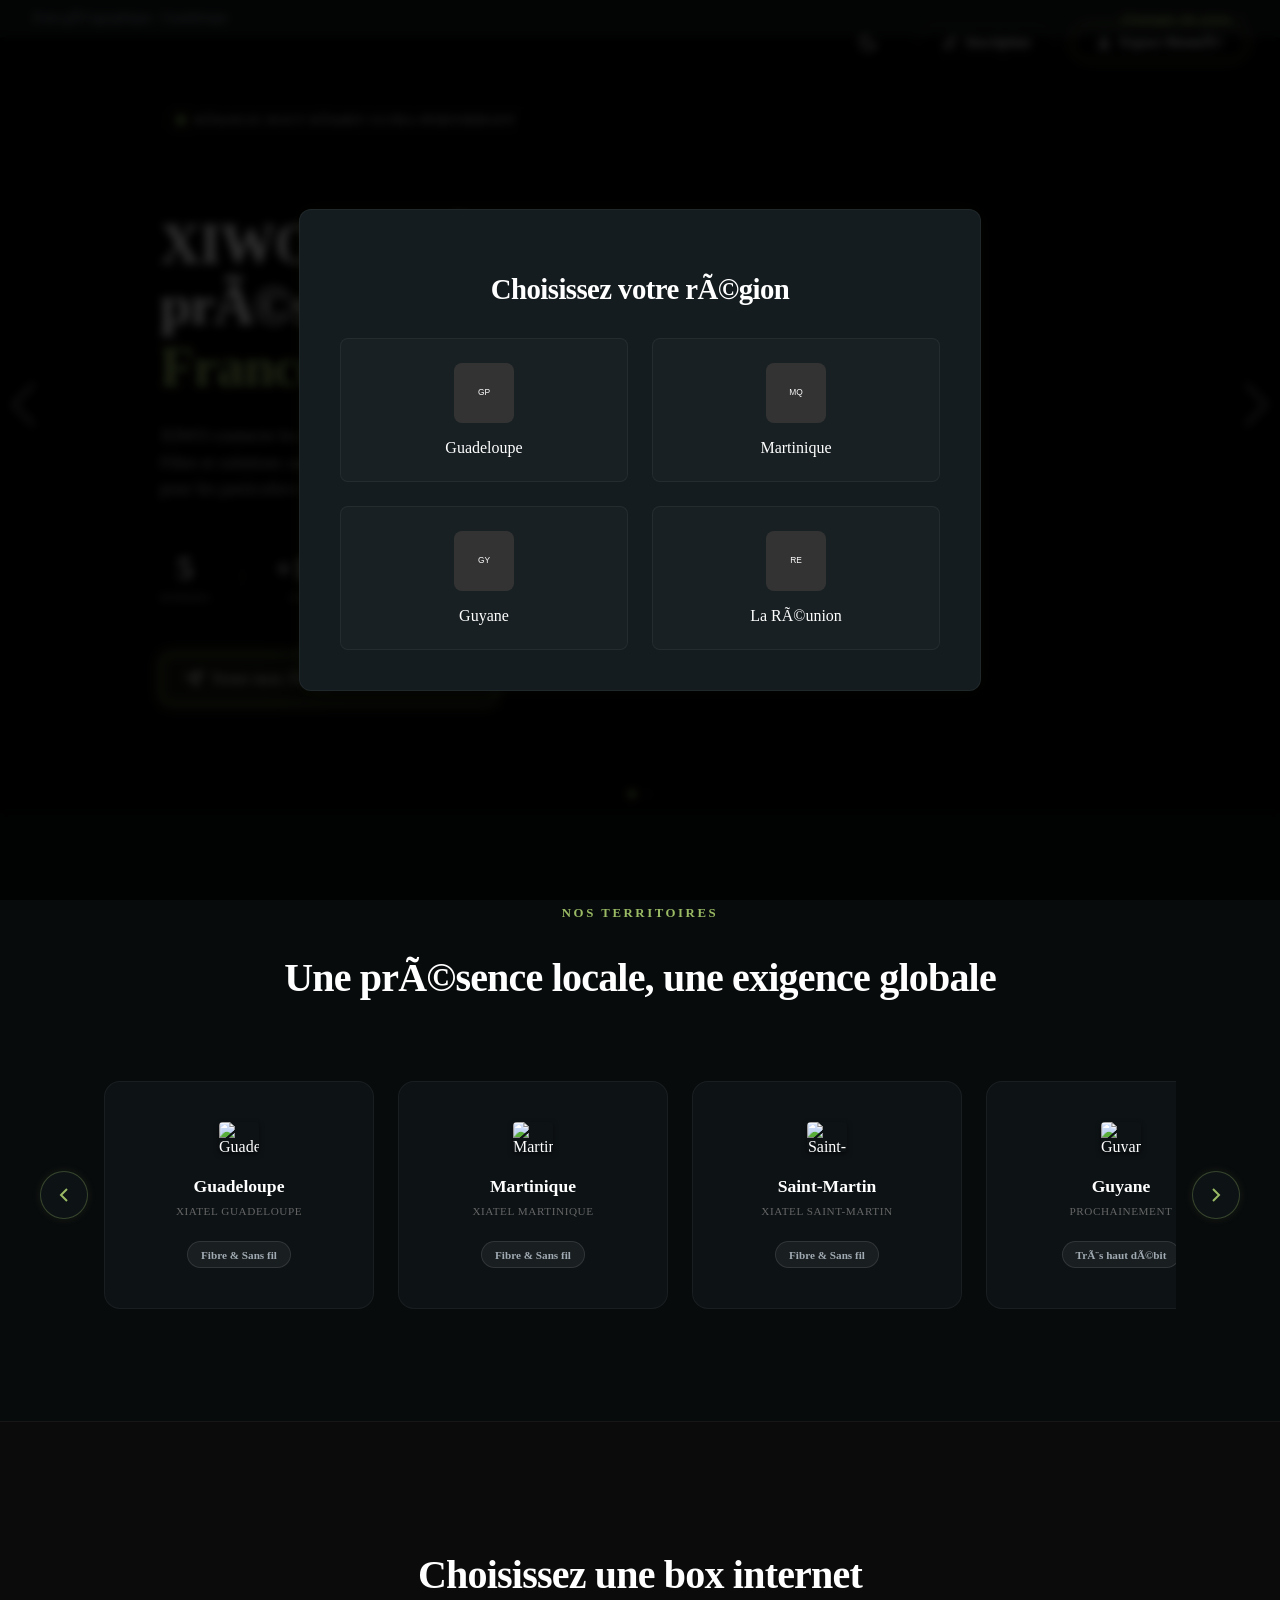
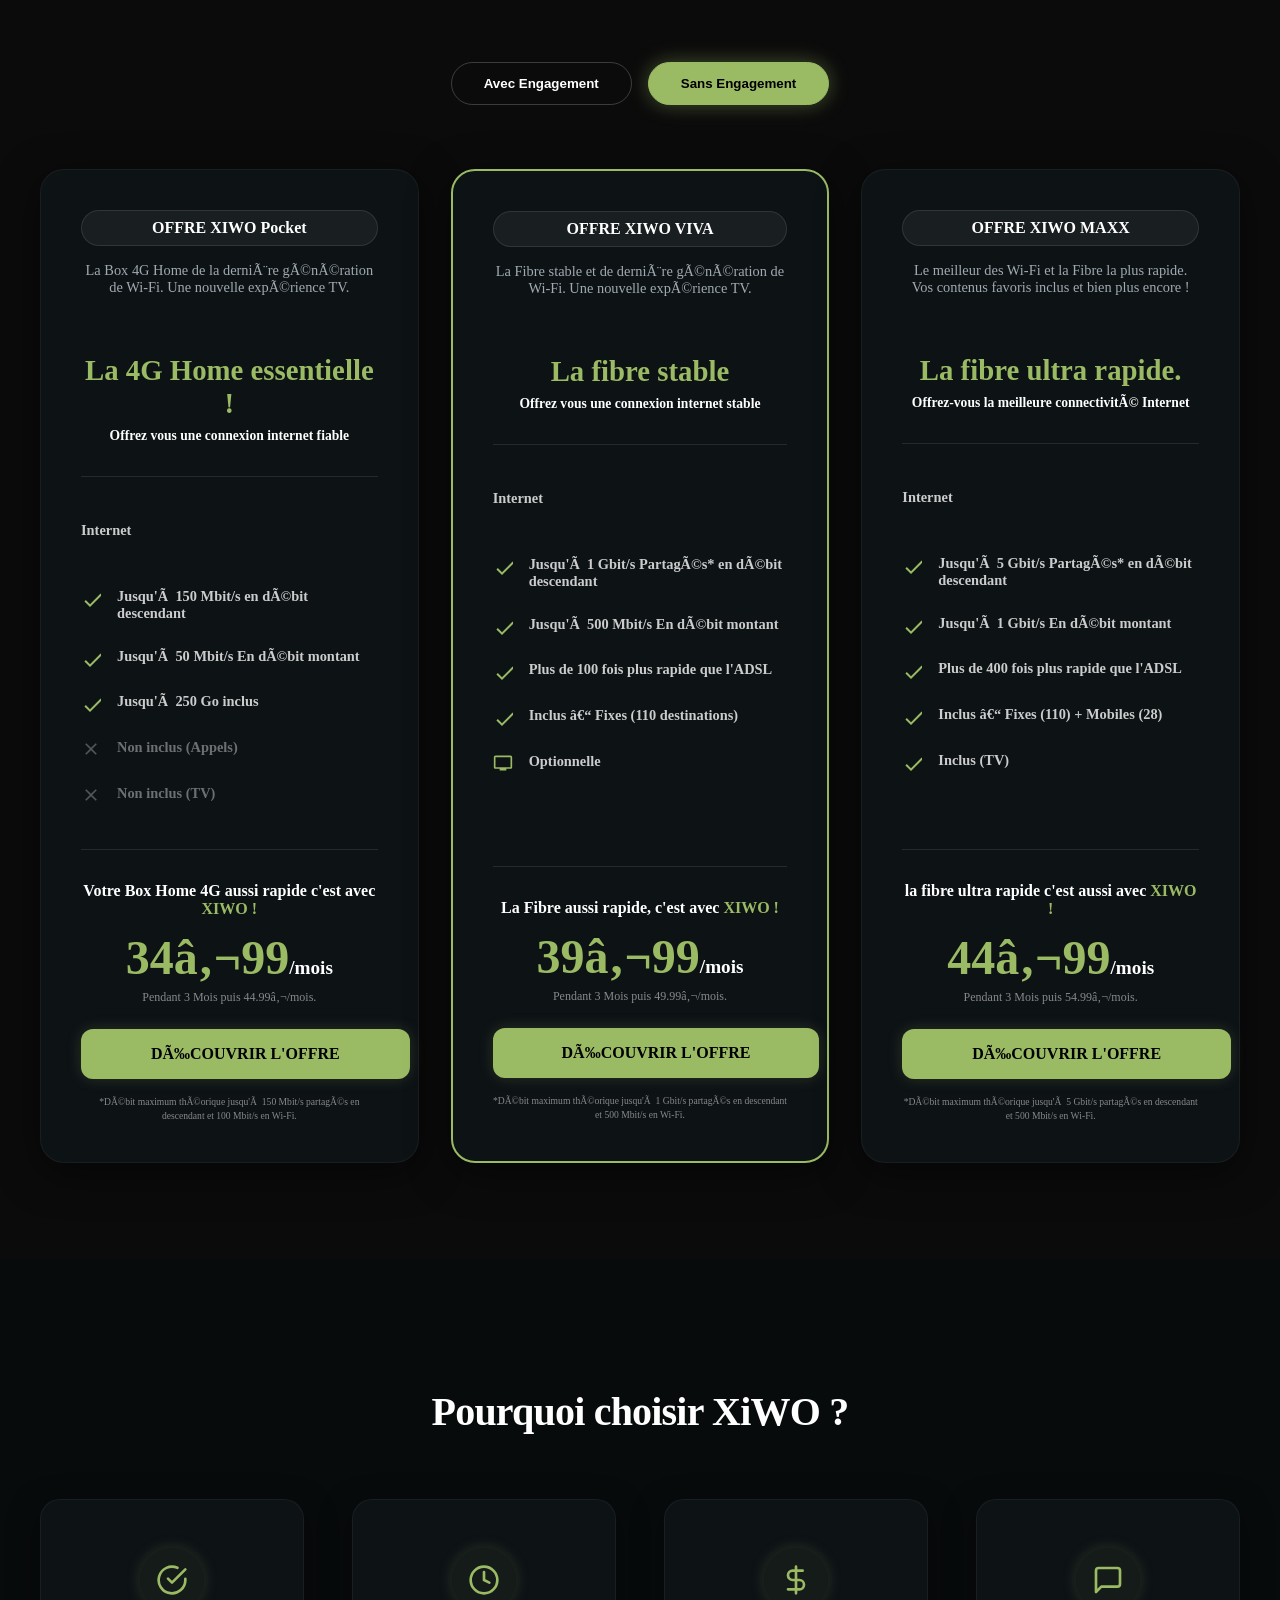
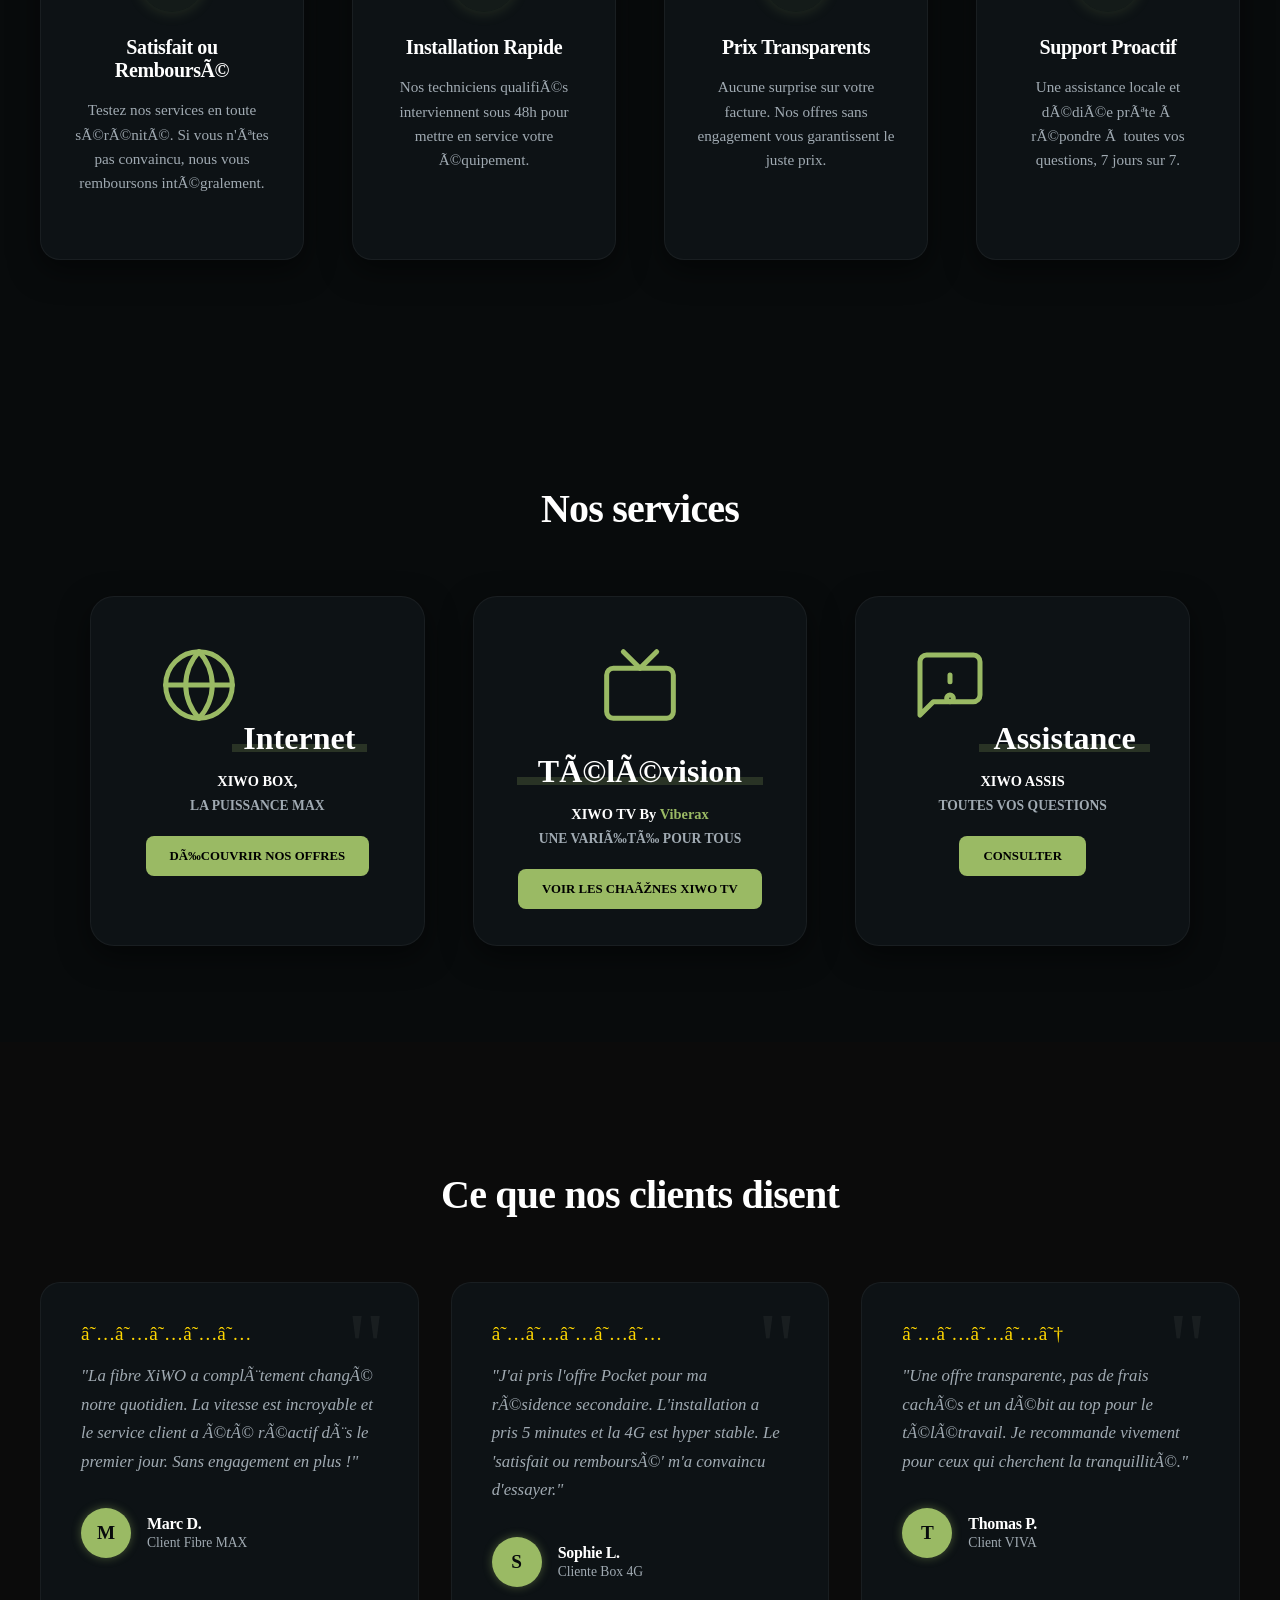
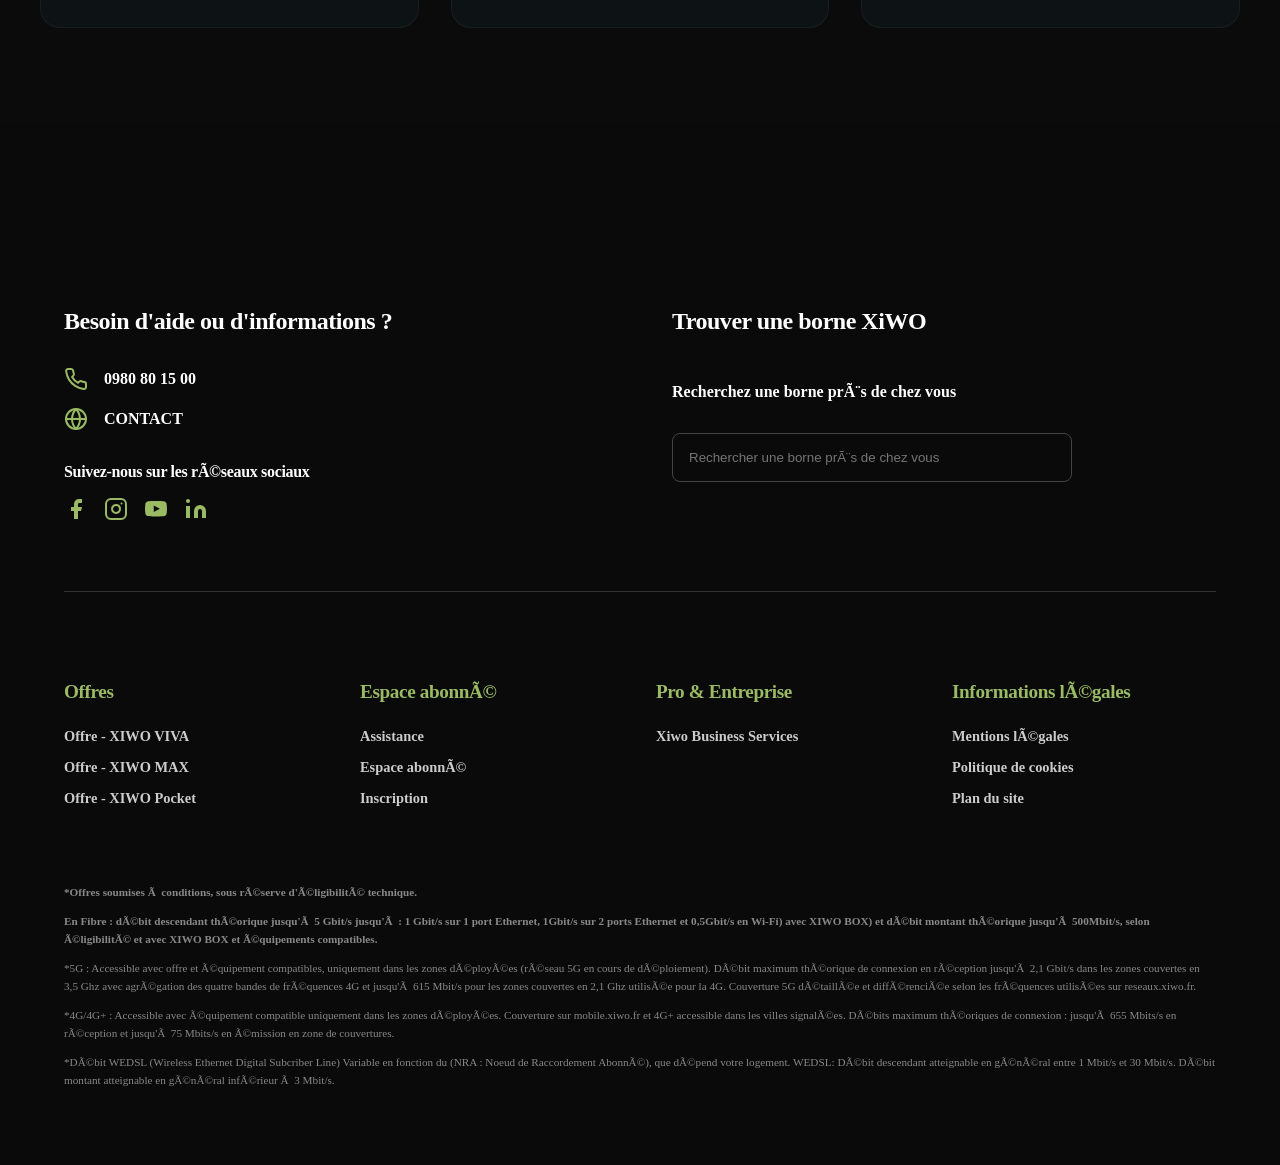
==== xiwo-modern-theme/test_static.html @ 24f13eed "feat: complete homepage redesign with custom Swiper hero slider and mandatory zone popup - Migrated " ====
<!DOCTYPE html>
<html >
<head>
    <meta charset="">
    <meta name="viewport" content="width=device-width, initial-scale=1.0">


<link rel="stylesheet" href="https://cdn.jsdelivr.net/npm/swiper@11/swiper-bundle.min.css">
<link rel="stylesheet" href="style.css">
<link rel="stylesheet" href="assets/css/extra.css">
</head>

<body >


<header class="xiwo-header">
<div class="wp-block-group xiwo-header">
        <div class="wp-block-group xiwo-header-top">
        <div class="xiwo-logo">

                <a href=""><img src="/assets/images/logo.png" alt="" style="max-width:120px;"></a>

        </div>

        <nav class="xiwo-main-nav">

        </nav>

        <div class="wp-block-group xiwo-header-actions">
                        <button id="themeToggleBtn" class="theme-toggle-btn" aria-label="Toggle Dark/Light Mode">
                <svg class="icon-sun" width="20" height="20" viewBox="0 0 24 24" fill="none" stroke="currentColor" stroke-width="2" stroke-linecap="round" stroke-linejoin="round" style="display:none;"><circle cx="12" cy="12" r="5"></circle><line x1="12" y1="1" x2="12" y2="3"></line><line x1="12" y1="21" x2="12" y2="23"></line><line x1="4.22" y1="4.22" x2="5.64" y2="5.64"></line><line x1="18.36" y1="18.36" x2="19.78" y2="19.78"></line><line x1="1" y1="12" x2="3" y2="12"></line><line x1="21" y1="12" x2="23" y2="12"></line><line x1="4.22" y1="19.78" x2="5.64" y2="18.36"></line><line x1="18.36" y1="5.64" x2="19.78" y2="4.22"></line></svg>
                <svg class="icon-moon" width="20" height="20" viewBox="0 0 24 24" fill="none" stroke="currentColor" stroke-width="2" stroke-linecap="round" stroke-linejoin="round"><path d="M21 12.79A9 9 0 1 1 11.21 3 7 7 0 0 0 21 12.79z"></path></svg>
            </button>
            <a href="#" class="btn btn-outline"><svg width="16" height="16" viewBox="0 0 24 24" fill="none" stroke="currentColor" stroke-width="2" style="margin-right:8px;"><path d="M12 20h9M16.5 3.5a2.121 2.121 0 0 1 3 3L7 19l-4 1 1-4L16.5 3.5z"></path></svg> Inscription</a>
            <a href="#" class="btn btn-solid"><svg width="16" height="16" viewBox="0 0 24 24" fill="currentColor" style="margin-right:8px;"><path d="M12 12c2.21 0 4-1.79 4-4s-1.79-4-4-4-4 1.79-4 4 1.79 4 4 4zm0 2c-2.67 0-8 1.34-8 4v2h16v-2c0-2.66-5.33-4-8-4z"/></svg> Espace Abonné</a>
                    </div>
            </div>
    </div>

<div id="zoneModal" class="xiwo-modal" style="display: none;">
    <div class="xiwo-modal-content">
        <span class="close-modal" id="closeZoneModalBtn" style="display:none;">&times;</span>
        <h2>Choisissez votre région</h2>
        <div class="zone-grid">
            <a href="#" class="zone-option" data-zone="Guadeloupe">
                <img src="/wp-content/themes/xiwo-modern-theme/assets/images/guadeloupe.png" alt="Guadeloupe" onerror="this.src='data:image/svg+xml;utf8,<svg xmlns=\'http://www.w3.org/2000/svg\' width=\'100\' height=\'100\'><rect width=\'100\' height=\'100\' fill=\'%23333\'/><text x=\'50\' y=\'50\' font-family=\'Arial\' font-size=\'14\' fill=\'%23fff\' text-anchor=\'middle\' alignment-baseline=\'middle\'>GP</text></svg>'">
                <span>Guadeloupe</span>
            </a>
            <a href="#" class="zone-option" data-zone="Martinique">
                <img src="/wp-content/themes/xiwo-modern-theme/assets/images/martinique.png" alt="Martinique" onerror="this.src='data:image/svg+xml;utf8,<svg xmlns=\'http://www.w3.org/2000/svg\' width=\'100\' height=\'100\'><rect width=\'100\' height=\'100\' fill=\'%23333\'/><text x=\'50\' y=\'50\' font-family=\'Arial\' font-size=\'14\' fill=\'%23fff\' text-anchor=\'middle\' alignment-baseline=\'middle\'>MQ</text></svg>'">
                <span>Martinique</span>
            </a>
            <a href="#" class="zone-option" data-zone="Guyane">
                <img src="/wp-content/themes/xiwo-modern-theme/assets/images/guyane.png" alt="Guyane" onerror="this.src='data:image/svg+xml;utf8,<svg xmlns=\'http://www.w3.org/2000/svg\' width=\'100\' height=\'100\'><rect width=\'100\' height=\'100\' fill=\'%23333\'/><text x=\'50\' y=\'50\' font-family=\'Arial\' font-size=\'14\' fill=\'%23fff\' text-anchor=\'middle\' alignment-baseline=\'middle\'>GY</text></svg>'">
                <span>Guyane</span>
            </a>
            <a href="#" class="zone-option" data-zone="La Réunion">
                <img src="/wp-content/themes/xiwo-modern-theme/assets/images/reunion.png" alt="La Réunion" onerror="this.src='data:image/svg+xml;utf8,<svg xmlns=\'http://www.w3.org/2000/svg\' width=\'100\' height=\'100\'><rect width=\'100\' height=\'100\' fill=\'%23333\'/><text x=\'50\' y=\'50\' font-family=\'Arial\' font-size=\'14\' fill=\'%23fff\' text-anchor=\'middle\' alignment-baseline=\'middle\'>RE</text></svg>'">
                <span>La Réunion</span>
            </a>
        </div>
    </div>
</div>

<div class="wp-block-group xiwo-zone-bar">
        <div class="wp-block-group xiwo-zone-inner">
                <span id="currentZoneText">Zone géographique : Guadeloupe</span>
        <button class="change-zone-btn" id="openZoneModalBtn">
            Changer de zone
            <svg width="12" height="12" viewBox="0 0 24 24" fill="currentColor"><path d="M7 10l5 5 5-5z"/></svg>
        </button>
            </div>
    </div>

</header>


<main class="xiwo-main-content">

    <!-- Hero Slider Section -->
    <section class="xiwo-hero-slider-section">
        <div class="swiper xiwo-hero-swiper">
            <div class="swiper-wrapper">
                <!-- Slide 1 (Based on Mockup) -->
                <div class="swiper-slide">
                    <div class="hero-slide-inner">
                        <div class="hero-bg-image" style="background-image: url('/assets/images/hero-bg.jpg');"></div>
                        <div class="hero-overlay"></div>

                        <div class="hero-content">
                            <div class="hero-badge">
                                <span class="badge-dot"></span> RÉSEAU HAUT DÉBIT ULTRA-PERFORMANT
                            </div>

                            <h1 class="hero-title">
                                XIWO, un réseau<br>
                                présent en<br>
                                <span class="text-primary">France & Caraïbe</span>
                            </h1>

                            <p class="hero-desc">
                                XIWO connecte les territoires là où les autres s'arrêtent.<br>
                                Fibre et solutions sans fil déployées avec exigence<br>
                                pour les particuliers et les professionnels.
                            </p>

                            <div class="hero-stats">
                                <div class="stat-item">
                                    <div class="stat-number">5</div>
                                    <div class="stat-label">territoires</div>
                                </div>
                                <div class="stat-divider"></div>
                                <div class="stat-item">
                                    <div class="stat-number">+100 000</div>
                                    <div class="stat-label">clients connectés</div>
                                </div>
                                <div class="stat-divider"></div>
                                <div class="stat-item">
                                    <div class="stat-number">1</div>
                                    <div class="stat-label">ambition</div>
                                </div>
                            </div>

                            <div class="hero-actions">
                                <a href="#eligibility" class="btn-glowing">
                                    <svg width="18" height="18" viewBox="0 0 24 24" fill="none" stroke="currentColor" stroke-width="2" stroke-linecap="round" stroke-linejoin="round"><line x1="22" y1="2" x2="11" y2="13"></line><polygon points="22 2 15 22 11 13 2 9 22 2"></polygon></svg>
                                    Tester mon éligibilité dans ma zone
                                </a>
                                <a href="#reseau" class="btn-text">Découvrir le réseau</a>
                            </div>
                        </div>
                    </div>
                </div>

                <!-- Slide 2 (Example secondary slide) -->
                <div class="swiper-slide">
                    <div class="hero-slide-inner">
                        <div class="hero-bg-image" style="background-image: url('/assets/images/hero-bg.jpg'); filter: hue-rotate(45deg);"></div>
                        <div class="hero-overlay"></div>

                        <div class="hero-content">
                            <div class="hero-badge">
                                <span class="badge-dot"></span> FIBRE OPTIQUE
                            </div>

                            <h1 class="hero-title">
                                La vitesse<br>
                                sans compromis<br>
                                <span class="text-primary">pour tous.</span>
                            </h1>

                            <p class="hero-desc">
                                Profitez d'une connexion ultra-rapide jusqu'à 5 Gbit/s.<br>
                                Streaming, gaming, télétravail : ne choisissez plus,<br>
                                faites tout en même temps.
                            </p>

                            <div class="hero-actions">
                                <a href="#pricing" class="btn-glowing">
                                    Voir nos offres Box
                                </a>
                            </div>
                        </div>
                    </div>
                </div>
            </div>

            <!-- Swiper Pagination -->
            <div class="swiper-pagination"></div>

            <!-- Swiper Navigation -->
            <div class="swiper-button-prev"></div>
            <div class="swiper-button-next"></div>
        </div>
    </section>

    <!-- Territories Section (New Design) -->
    <section class="xiwo-territories" id="reseau">
        <div class="section-subtitle">NOS TERRITOIRES</div>
        <h2 class="section-title">Une présence locale, une exigence globale</h2>

        <div class="territory-slider-wrapper">
            <button class="slider-btn prev-btn" id="territory-prev" aria-label="Précédent">
                <svg viewBox="0 0 24 24" fill="none" stroke="currentColor" stroke-width="2"><path d="M15 18l-6-6 6-6"/></svg>
            </button>

            <div class="territory-grid" id="territory-slider">
                <div class="territory-card">
                    <img src="https://upload.wikimedia.org/wikipedia/commons/e/e7/Flag_of_Guadeloupe_%28local%29.svg" alt="Guadeloupe" class="territory-flag">
                    <div class="territory-name">Guadeloupe</div>
                    <div class="territory-sub">XIATEL GUADELOUPE</div>
                    <div class="territory-badge">Fibre & Sans fil</div>
                </div>

                <div class="territory-card">
                    <img src="https://upload.wikimedia.org/wikipedia/commons/6/64/Snake_Flag_of_Martinique.svg" alt="Martinique" class="territory-flag">
                    <div class="territory-name">Martinique</div>
                    <div class="territory-sub">XIATEL MARTINIQUE</div>
                    <div class="territory-badge">Fibre & Sans fil</div>
                </div>

                <div class="territory-card">
                    <img src="https://upload.wikimedia.org/wikipedia/commons/d/d3/Flag_of_Saint-Martin_%28local%29.svg" alt="Saint-Martin" class="territory-flag">
                    <div class="territory-name">Saint-Martin</div>
                    <div class="territory-sub">XIATEL SAINT-MARTIN</div>
                    <div class="territory-badge">Fibre & Sans fil</div>
                </div>

                <div class="territory-card">
                    <img src="https://upload.wikimedia.org/wikipedia/commons/2/29/Flag_of_French_Guiana.svg" alt="Guyane" class="territory-flag">
                    <div class="territory-name">Guyane</div>
                    <div class="territory-sub">Prochainement</div>
                    <div class="territory-badge">Très haut débit</div>
                </div>

                <div class="territory-card">
                    <img src="https://upload.wikimedia.org/wikipedia/commons/c/c3/Flag_of_France.svg" alt="France" class="territory-flag">
                    <div class="territory-name">France</div>
                    <div class="territory-sub">Métropolitaine</div>
                    <div class="territory-badge">Fibre</div>
                </div>
            </div>

            <button class="slider-btn next-btn" id="territory-next" aria-label="Suivant">
                <svg viewBox="0 0 24 24" fill="none" stroke="currentColor" stroke-width="2"><path d="M9 18l6-6-6-6"/></svg>
            </button>
        </div>
    </section>

    <!-- Pricing Section -->
    <section class="xiwo-pricing-section">
        <h2 class="section-title">Choisissez une box internet</h2>

        <div class="pricing-tabs">
            <button class="tab-btn" onclick="switchPricing('engagement')">Avec Engagement</button>
            <button class="tab-btn active" onclick="switchPricing('sans-engagement')">Sans Engagement</button>
        </div>

        <div class="pricing-grid" id="pricing-sans-engagement">
            <!-- Pocket -->
            <div class="pricing-card">
                <div class="card-badge">OFFRE <strong>XIWO Pocket</strong></div>
                <div class="card-desc">La Box 4G Home de la dernière génération de Wi-Fi. Une nouvelle expérience TV.</div>

                <div class="card-feature-highlight">La 4G Home essentielle !</div>
                <div class="card-feature-sub">Offrez vous une connexion internet fiable</div>

                <ul class="feature-list">
                    <li class="feature-list-title">Internet</li>
                    <li><svg><path d="M9 16.17L4.83 12l-1.42 1.41L9 19 21 7l-1.41-1.41z"/></svg> Jusqu'à 150 Mbit/s en débit descendant</li>
                    <li><svg><path d="M9 16.17L4.83 12l-1.42 1.41L9 19 21 7l-1.41-1.41z"/></svg> Jusqu'à 50 Mbit/s En débit montant</li>
                    <li><svg><path d="M9 16.17L4.83 12l-1.42 1.41L9 19 21 7l-1.41-1.41z"/></svg> Jusqu'à 250 Go inclus</li>
                    <li style="opacity:0.5"><svg viewBox="0 0 24 24" style="fill:#999"><path d="M19 6.41L17.59 5 12 10.59 6.41 5 5 6.41 10.59 12 5 17.59 6.41 19 12 13.41 17.59 19 19 17.59 13.41 12z"/></svg> Non inclus (Appels)</li>
                    <li style="opacity:0.5"><svg viewBox="0 0 24 24" style="fill:#999"><path d="M19 6.41L17.59 5 12 10.59 6.41 5 5 6.41 10.59 12 5 17.59 6.41 19 12 13.41 17.59 19 19 17.59 13.41 12z"/></svg> Non inclus (TV)</li>
                </ul>

                <div class="card-price-area">
                    <div style="font-weight:700; margin-bottom:1rem;">Votre Box Home 4G aussi rapide c'est avec <span style="color:var(--wp--preset--color--primary)">XIWO !</span></div>
                    <div class="card-price" id="price-pocket">34€99<span>/mois</span></div>
                    <div class="card-price-sub" id="price-sub-pocket">Pendant 3 Mois puis 44.99€/mois.</div>
                    <a href="#" class="btn-discover">DÉCOUVRIR L'OFFRE</a>
                    <div style="font-size:0.6rem; color:#888; margin-top:1rem; line-height:1.4;">*Débit maximum théorique jusqu'à 150 Mbit/s partagés en descendant et 100 Mbit/s en Wi-Fi.</div>
                </div>
            </div>

            <!-- VIVA -->
            <div class="pricing-card" style="border: 2px solid var(--wp--preset--color--primary);">
                <div class="card-badge">OFFRE <strong>XIWO VIVA</strong></div>
                <div class="card-desc">La Fibre stable et de dernière génération de Wi-Fi. Une nouvelle expérience TV.</div>

                <div class="card-feature-highlight">La fibre stable</div>
                <div class="card-feature-sub">Offrez vous une connexion internet stable</div>

                <ul class="feature-list">
                    <li class="feature-list-title">Internet</li>
                    <li><svg><path d="M9 16.17L4.83 12l-1.42 1.41L9 19 21 7l-1.41-1.41z"/></svg> Jusqu'à 1 Gbit/s Partagés* en débit descendant</li>
                    <li><svg><path d="M9 16.17L4.83 12l-1.42 1.41L9 19 21 7l-1.41-1.41z"/></svg> Jusqu'à 500 Mbit/s En débit montant</li>
                    <li><svg><path d="M9 16.17L4.83 12l-1.42 1.41L9 19 21 7l-1.41-1.41z"/></svg> Plus de 100 fois plus rapide que l'ADSL</li>
                    <li><svg><path d="M9 16.17L4.83 12l-1.42 1.41L9 19 21 7l-1.41-1.41z"/></svg> Inclus – Fixes (110 destinations)</li>
                    <li><svg viewBox="0 0 24 24"><path d="M21 3H3c-1.1 0-2 .9-2 2v12c0 1.1.9 2 2 2h5v2h8v-2h5c1.1 0 1.99-.9 1.99-2L23 5c0-1.1-.9-2-2-2zm0 14H3V5h18v12z"/></svg> Optionnelle</li>
                </ul>

                <div class="card-price-area">
                    <div style="font-weight:700; margin-bottom:1rem;">La Fibre aussi rapide, c'est avec <span style="color:var(--wp--preset--color--primary)">XIWO !</span></div>
                    <div class="card-price" id="price-viva">39€99<span>/mois</span></div>
                    <div class="card-price-sub" id="price-sub-viva">Pendant 3 Mois puis 49.99€/mois.</div>
                    <a href="#" class="btn-discover">DÉCOUVRIR L'OFFRE</a>
                    <div style="font-size:0.6rem; color:#888; margin-top:1rem; line-height:1.4;">*Débit maximum théorique jusqu'à 1 Gbit/s partagés en descendant et 500 Mbit/s en Wi-Fi.</div>
                </div>
            </div>

            <!-- MAXX -->
            <div class="pricing-card">
                <div class="card-badge">OFFRE <strong>XIWO MAXX</strong></div>
                <div class="card-desc">Le meilleur des Wi-Fi et la Fibre la plus rapide. Vos contenus favoris inclus et bien plus encore !</div>

                <div class="card-feature-highlight">La fibre ultra rapide.</div>
                <div class="card-feature-sub">Offrez-vous la meilleure connectivité Internet</div>

                <ul class="feature-list">
                    <li class="feature-list-title">Internet</li>
                    <li><svg><path d="M9 16.17L4.83 12l-1.42 1.41L9 19 21 7l-1.41-1.41z"/></svg> Jusqu'à 5 Gbit/s Partagés* en débit descendant</li>
                    <li><svg><path d="M9 16.17L4.83 12l-1.42 1.41L9 19 21 7l-1.41-1.41z"/></svg> Jusqu'à 1 Gbit/s En débit montant</li>
                    <li><svg><path d="M9 16.17L4.83 12l-1.42 1.41L9 19 21 7l-1.41-1.41z"/></svg> Plus de 400 fois plus rapide que l'ADSL</li>
                    <li><svg><path d="M9 16.17L4.83 12l-1.42 1.41L9 19 21 7l-1.41-1.41z"/></svg> Inclus – Fixes (110) + Mobiles (28)</li>
                    <li><svg><path d="M9 16.17L4.83 12l-1.42 1.41L9 19 21 7l-1.41-1.41z"/></svg> Inclus (TV)</li>
                </ul>

                <div class="card-price-area">
                    <div style="font-weight:700; margin-bottom:1rem;">la fibre ultra rapide c'est aussi avec <span style="color:var(--wp--preset--color--primary)">XIWO !</span></div>
                    <div class="card-price" id="price-maxx">44€99<span>/mois</span></div>
                    <div class="card-price-sub" id="price-sub-maxx">Pendant 3 Mois puis 54.99€/mois.</div>
                    <a href="#" class="btn-discover">DÉCOUVRIR L'OFFRE</a>
                    <div style="font-size:0.6rem; color:#888; margin-top:1rem; line-height:1.4;">*Débit maximum théorique jusqu'à 5 Gbit/s partagés en descendant et 500 Mbit/s en Wi-Fi.</div>
                </div>
            </div>
        </div>

        <div class="pricing-grid" id="pricing-engagement" style="display: none;">
            <div class="pricing-card" style="grid-column: 1 / -1; text-align: center; padding: 4rem;">
                <h3>Les offres avec engagement arrivent bientôt.</h3>
            </div>
        </div>
    </section>

    <!-- Advantages Section -->
    <section class="xiwo-advantages">
        <h2 class="section-title">Pourquoi choisir XiWO ?</h2>
        <div class="advantages-grid">
            <div class="advantage-item">
                <div class="advantage-icon">
                    <svg width="32" height="32" viewBox="0 0 24 24" fill="none" stroke="currentColor" stroke-width="2" stroke-linecap="round" stroke-linejoin="round"><path d="M22 11.08V12a10 10 0 1 1-5.93-9.14"></path><polyline points="22 4 12 14.01 9 11.01"></polyline></svg>
                </div>
                <h3>Satisfait ou Remboursé</h3>
                <p>Testez nos services en toute sérénité. Si vous n'êtes pas convaincu, nous vous remboursons intégralement.</p>
            </div>
            <div class="advantage-item">
                <div class="advantage-icon">
                    <svg width="32" height="32" viewBox="0 0 24 24" fill="none" stroke="currentColor" stroke-width="2" stroke-linecap="round" stroke-linejoin="round"><circle cx="12" cy="12" r="10"></circle><polyline points="12 6 12 12 16 14"></polyline></svg>
                </div>
                <h3>Installation Rapide</h3>
                <p>Nos techniciens qualifiés interviennent sous 48h pour mettre en service votre équipement.</p>
            </div>
            <div class="advantage-item">
                <div class="advantage-icon">
                    <svg width="32" height="32" viewBox="0 0 24 24" fill="none" stroke="currentColor" stroke-width="2" stroke-linecap="round" stroke-linejoin="round"><path d="M12 2v20M17 5H9.5a3.5 3.5 0 0 0 0 7h5a3.5 3.5 0 0 1 0 7H6"></path></svg>
                </div>
                <h3>Prix Transparents</h3>
                <p>Aucune surprise sur votre facture. Nos offres sans engagement vous garantissent le juste prix.</p>
            </div>
            <div class="advantage-item">
                <div class="advantage-icon">
                    <svg width="32" height="32" viewBox="0 0 24 24" fill="none" stroke="currentColor" stroke-width="2" stroke-linecap="round" stroke-linejoin="round"><path d="M21 15a2 2 0 0 1-2 2H7l-4 4V5a2 2 0 0 1 2-2h14a2 2 0 0 1 2 2z"></path></svg>
                </div>
                <h3>Support Proactif</h3>
                <p>Une assistance locale et dédiée prête à répondre à toutes vos questions, 7 jours sur 7.</p>
            </div>
        </div>
    </section>

    <!-- Services Section -->
    <section class="xiwo-services">
        <div style="text-align: center;">
            <h2 class="section-title">Nos services</h2>
        </div>

        <div class="services-grid">
            <!-- Service 1 -->
            <div class="service-card">
                <svg class="service-icon" viewBox="0 0 24 24" fill="none" stroke="currentColor" stroke-width="1.5" stroke-linecap="round" stroke-linejoin="round">
                    <circle cx="12" cy="12" r="10"></circle>
                    <line x1="2" y1="12" x2="22" y2="12"></line>
                    <path d="M12 2a15.3 15.3 0 0 1 4 10 15.3 15.3 0 0 1-4 10 15.3 15.3 0 0 1-4-10 15.3 15.3 0 0 1 4-10z"></path>
                </svg>
                <div class="service-title"><span>Internet</span></div>
                <div class="service-subtitle">XIWO BOX,</div>
                <div class="service-desc">LA PUISSANCE MAX</div>
                <a href="#" class="btn-service">DÉCOUVRIR NOS OFFRES</a>
            </div>

            <!-- Service 2 -->
            <div class="service-card">
                <svg class="service-icon" viewBox="0 0 24 24" fill="none" stroke="currentColor" stroke-width="1.5" stroke-linecap="round" stroke-linejoin="round">
                    <rect x="2" y="7" width="20" height="15" rx="2" ry="2"></rect>
                    <polyline points="17 2 12 7 7 2"></polyline>
                </svg>
                <div class="service-title"><span>Télévision</span></div>
                <div class="service-subtitle">XIWO TV By <span style="color:var(--wp--preset--color--primary)">Viberax</span></div>
                <div class="service-desc">UNE VARIÉTÉ POUR TOUS</div>
                <a href="#" class="btn-service">VOIR LES CHAÎNES XIWO TV</a>
            </div>

            <!-- Service 3 -->
            <div class="service-card">
                <svg class="service-icon" viewBox="0 0 24 24" fill="none" stroke="currentColor" stroke-width="1.5" stroke-linecap="round" stroke-linejoin="round">
                    <path d="M21 15a2 2 0 0 1-2 2H7l-4 4V5a2 2 0 0 1 2-2h14a2 2 0 0 1 2 2z"></path>
                    <path d="M12 9v2"></path>
                    <circle cx="12" cy="16" r="1"></circle>
                </svg>
                <div class="service-title"><span>Assistance</span></div>
                <div class="service-subtitle">XIWO ASSIS</div>
                <div class="service-desc">TOUTES VOS QUESTIONS</div>
                <a href="#" class="btn-service">CONSULTER</a>
            </div>
        </div>
    </section>

    <!-- Testimonials Section -->
    <section class="xiwo-testimonials">
        <h2 class="section-title">Ce que nos clients disent</h2>
        <div class="testimonials-grid">
            <div class="testimonial-card">
                <div class="stars">★★★★★</div>
                <p class="testimonial-text">"La fibre XiWO a complètement changé notre quotidien. La vitesse est incroyable et le service client a été réactif dès le premier jour. Sans engagement en plus !"</p>
                <div class="testimonial-author">
                    <div class="author-avatar">M</div>
                    <div class="author-info">
                        <h4>Marc D.</h4>
                        <span>Client Fibre MAX</span>
                    </div>
                </div>
            </div>
            <div class="testimonial-card">
                <div class="stars">★★★★★</div>
                <p class="testimonial-text">"J'ai pris l'offre Pocket pour ma résidence secondaire. L'installation a pris 5 minutes et la 4G est hyper stable. Le 'satisfait ou remboursé' m'a convaincu d'essayer."</p>
                <div class="testimonial-author">
                    <div class="author-avatar">S</div>
                    <div class="author-info">
                        <h4>Sophie L.</h4>
                        <span>Cliente Box 4G</span>
                    </div>
                </div>
            </div>
            <div class="testimonial-card">
                <div class="stars">★★★★☆</div>
                <p class="testimonial-text">"Une offre transparente, pas de frais cachés et un débit au top pour le télétravail. Je recommande vivement pour ceux qui cherchent la tranquillité."</p>
                <div class="testimonial-author">
                    <div class="author-avatar">T</div>
                    <div class="author-info">
                        <h4>Thomas P.</h4>
                        <span>Client VIVA</span>
                    </div>
                </div>
            </div>
        </div>
    </section>
            </div>


</main>



<footer class="xiwo-footer">
<div class="wp-block-group xiwo-footer">
        <div class="footer-top">
        <div class="footer-contact">
            <h3 class="footer-title">Besoin d'aide ou d'informations ?</h3>
            <div class="footer-contact-item">
                <svg width="24" height="24" viewBox="0 0 24 24" fill="none" stroke="currentColor" stroke-width="2" stroke-linecap="round" stroke-linejoin="round" style="color:var(--wp--preset--color--primary)"><path d="M22 16.92v3a2 2 0 0 1-2.18 2 19.79 19.79 0 0 1-8.63-3.07 19.5 19.5 0 0 1-6-6 19.79 19.79 0 0 1-3.07-8.67A2 2 0 0 1 4.11 2h3a2 2 0 0 1 2 1.72 12.84 12.84 0 0 0 .7 2.81 2 2 0 0 1-.45 2.11L8.09 9.91a16 16 0 0 0 6 6l1.27-1.27a2 2 0 0 1 2.11-.45 12.84 12.84 0 0 0 2.81.7A2 2 0 0 1 22 16.92z"></path></svg>
                0980 80 15 00
            </div>
            <div class="footer-contact-item">
                <svg width="24" height="24" viewBox="0 0 24 24" fill="none" stroke="currentColor" stroke-width="2" stroke-linecap="round" stroke-linejoin="round" style="color:var(--wp--preset--color--primary)"><circle cx="12" cy="12" r="10"></circle><line x1="2" y1="12" x2="22" y2="12"></line><path d="M12 2a15.3 15.3 0 0 1 4 10 15.3 15.3 0 0 1-4 10 15.3 15.3 0 0 1-4-10 15.3 15.3 0 0 1 4-10z"></path></svg>
                CONTACT
            </div>
            <div style="margin-top: 2rem;">
                <h4 style="font-size: 1rem; margin-bottom: 0.5rem;">Suivez-nous sur les réseaux sociaux</h4>
                <div class="footer-socials">
                    <a href="#"><svg width="24" height="24" viewBox="0 0 24 24" fill="currentColor"><path d="M18 2h-3a5 5 0 0 0-5 5v3H7v4h3v8h4v-8h3l1-4h-4V7a1 1 0 0 1 1-1h3z"></path></svg></a>
                    <a href="#"><svg width="24" height="24" viewBox="0 0 24 24" fill="none" stroke="currentColor" stroke-width="2" stroke-linecap="round" stroke-linejoin="round"><rect x="2" y="2" width="20" height="20" rx="5" ry="5"></rect><path d="M16 11.37A4 4 0 1 1 12.63 8 4 4 0 0 1 16 11.37z"></path><line x1="17.5" y1="6.5" x2="17.51" y2="6.5"></line></svg></a>
                    <a href="#"><svg width="24" height="24" viewBox="0 0 24 24" fill="currentColor"><path d="M22.54 6.42a2.78 2.78 0 0 0-1.94-2C18.88 4 12 4 12 4s-6.88 0-8.6.46a2.78 2.78 0 0 0-1.94 2A29 29 0 0 0 1 11.75a29 29 0 0 0 .46 5.33 2.78 2.78 0 0 0 1.94 2c1.72.46 8.6.46 8.6.46s6.88 0 8.6-.46a2.78 2.78 0 0 0 1.94-2 29 29 0 0 0 .46-5.33 29 29 0 0 0-.46-5.33zM9.75 15.02V8.48l6.08 3.27-6.08 3.27z"></path></svg></a>
                    <a href="#"><svg width="24" height="24" viewBox="0 0 24 24" fill="currentColor"><path d="M16 8a6 6 0 0 1 6 6v7h-4v-7a2 2 0 0 0-2-2 2 2 0 0 0-2 2v7h-4v-7a6 6 0 0 1 6-6z"></path><rect x="2" y="9" width="4" height="12"></rect><circle cx="4" cy="4" r="2"></circle></svg></a>
                </div>
            </div>
        </div>

        <div class="footer-borne">
            <h3 class="footer-title">Trouver une borne XiWO</h3>
            <div class="borne-search">
                <p style="font-weight:700;">Recherchez une borne près de chez vous</p>
                <input type="text" placeholder="Rechercher une borne près de chez vous" />
            </div>
        </div>
    </div>

    <div class="footer-links-grid">
        <div class="footer-col">
            <h4>Offres</h4>
            <ul>
                <li><a href="#">Offre - XIWO VIVA</a></li>
                <li><a href="#">Offre - XIWO MAX</a></li>
                <li><a href="#">Offre - XIWO Pocket</a></li>
            </ul>
        </div>
        <div class="footer-col">
            <h4>Espace abonné</h4>
            <ul>
                <li><a href="#">Assistance</a></li>
                <li><a href="#">Espace abonné</a></li>
                <li><a href="#">Inscription</a></li>
            </ul>
        </div>
        <div class="footer-col">
            <h4>Pro & Entreprise</h4>
            <ul>
                <li><a href="#">Xiwo Business Services</a></li>
            </ul>
        </div>
        <div class="footer-col">
            <h4>Informations légales</h4>
            <ul>
                <li><a href="#">Mentions légales</a></li>
                <li><a href="#">Politique de cookies</a></li>
                <li><a href="#">Plan du site</a></li>
            </ul>
        </div>
    </div>

    <div class="footer-bottom">
        <p><strong>*Offres soumises à conditions, sous réserve d'éligibilité technique.</strong></p>
        <p><strong>En Fibre : débit descendant théorique jusqu'à 5 Gbit/s jusqu'à : 1 Gbit/s sur 1 port Ethernet, 1Gbit/s sur 2 ports Ethernet et 0,5Gbit/s en Wi-Fi) avec XIWO BOX) et débit montant théorique jusqu'à 500Mbit/s, selon éligibilité et avec XIWO BOX et équipements compatibles.</strong></p>
        <p>*5G : Accessible avec offre et équipement compatibles, uniquement dans les zones déployées (réseau 5G en cours de déploiement). Débit maximum théorique de connexion en réception jusqu'à 2,1 Gbit/s dans les zones couvertes en 3,5 Ghz avec agrégation des quatre bandes de fréquences 4G et jusqu'à 615 Mbit/s pour les zones couvertes en 2,1 Ghz utilisée pour la 4G. Couverture 5G détaillée et différenciée selon les fréquences utilisées sur reseaux.xiwo.fr.</p>
        <p>*4G/4G+ : Accessible avec équipement compatible uniquement dans les zones déployées. Couverture sur mobile.xiwo.fr et 4G+ accessible dans les villes signalées. Débits maximum théoriques de connexion : jusqu'à 655 Mbits/s en réception et jusqu'à 75 Mbits/s en émission en zone de couvertures.</p>
        <p>*Débit WEDSL (Wireless Ethernet Digital Subcriber Line) Variable en fonction du (NRA : Noeud de Raccordement Abonné), que dépend votre logement. WEDSL: Débit descendant atteignable en général entre 1 Mbit/s et 30 Mbit/s. Débit montant atteignable en général inférieur à 3 Mbit/s.</p>
    </div>

    </div>

</footer>


<script src="https://cdn.jsdelivr.net/npm/swiper@11/swiper-bundle.min.js"></script>
<script src="assets/js/main.js"></script>
</body>

</html>
---- xiwo-modern-theme/style.css ----
/*
Theme Name: XiWO Modern Theme
Theme URI: https://www.xiwo.fr/
Author: Webmaster
Author URI: https://www.xiwo.fr/
Description: A modern, elegant, and professional Full Site Editing block theme for XiWO.
Requires at least: 6.0
Tested up to: 6.4
Requires PHP: 7.4
Version: 2.0.0
License: GNU General Public License v2 or later
License URI: http://www.gnu.org/licenses/gpl-2.0.html
Text Domain: xiwo-modern
*/


:root {
    --color-base: #080b0c;
    --color-surface: #111415;
    --color-text: #ffffff;
    --color-primary: #9ABA64;
    --color-primary-hover: #b0d276;
    --color-border: #333333;

    /* Map old FSE vars for safety if any remain */
    --wp--preset--color--base: var(--color-base);
    --wp--preset--color--contrast: var(--color-text);
    --wp--preset--color--primary: var(--color-primary);

    --font-family: -apple-system, BlinkMacSystemFont, "Segoe UI", Roboto, Oxygen-Sans, Ubuntu, Cantarell, "Helvetica Neue", sans-serif;
    --font-family-heading: "Playfair Display", Georgia, serif;
}

[data-theme="light"] {
    --color-base: #ffffff;
    --color-surface: #f8f9fa;
    --color-text: #1a1a1a;
    --color-primary: #85a356;
    --color-primary-hover: #6e8a45;
    --color-border: #e0e0e0;
}
/* Base Theme Variables */
:root {
    --bg-color: #080b0c;
    --text-color: #ffffff;
    --card-bg: rgba(255, 255, 255, 0.02);
    --border-color: rgba(255, 255, 255, 0.05);
    --desc-color: #a0aab2;
    --modal-bg: #141c1f;
    --header-bg: rgba(8, 11, 12, 0.85);
}

/* Light Theme Variables */
:root[data-theme="light"] {
    --bg-color: #f7f9fc;
    --text-color: #1a202c;
    --card-bg: #ffffff;
    --border-color: #e2e8f0;
    --desc-color: #4a5568;
    --modal-bg: #ffffff;
    --header-bg: rgba(255, 255, 255, 0.9);
}

/* Reset & Base Styles */
body {
    margin: 0;
    font-family: var(--wp--preset--font-family--system-font);
    background-color: var(--bg-color);
    color: var(--text-color);
    -webkit-font-smoothing: antialiased;
    -moz-osx-font-smoothing: grayscale;
    transition: background-color 0.3s ease, color 0.3s ease;
}

.theme-toggle-btn {
    background: none;
    border: none;
    color: var(--text-color);
    cursor: pointer;
    padding: 8px;
    display: flex;
    align-items: center;
    justify-content: center;
    border-radius: 50%;
    margin-right: 15px;
    transition: background-color 0.3s ease;
}

.theme-toggle-btn:hover {
    background-color: var(--card-bg);
}

/* Typography Enhancements */
h1, h2, h3, h4, h5, h6 {
    font-weight: 800;
    letter-spacing: -0.02em;
}

a {
    color: var(--wp--preset--color--primary);
    text-decoration: none;
    transition: color 0.3s ease;
}

a:hover {
    color: #55913e; /* Darker green */
}

/* Container Utility */
.xiwo-container {
    max-width: 1280px;
    margin: 0 auto;
    padding: 0 2rem;
}

/* Header Styles */
.xiwo-header {
    background-color: transparent;
    position: absolute;
    width: 100%;
    top: 0;
    z-index: 100;
}

.xiwo-header-top {
    display: flex;
    justify-content: space-between;
    align-items: center;
    padding: 1.5rem 2rem;
    max-width: 1400px;
    margin: 0 auto;
}

.xiwo-logo img {
    height: 40px;
    width: auto;
    filter: brightness(0) invert(1);
}

.xiwo-nav ul {
    list-style: none;
    margin: 0;
    padding: 0;
    display: flex;
    gap: 2.5rem;
}

.xiwo-nav a {
    color: #ffffff;
    font-weight: 600;
    font-size: 0.9rem;
    letter-spacing: 0.05em;
    opacity: 0.8;
}

.xiwo-nav a:hover {
    color: var(--wp--preset--color--primary);
    opacity: 1;
}

.xiwo-nav a svg {
    fill: currentColor;
}

.xiwo-header-actions {
    display: flex;
    gap: 1rem;
}

.btn {
    display: inline-flex;
    align-items: center;
    justify-content: center;
    padding: 0.6rem 1.5rem;
    border-radius: 50px;
    font-weight: 600;
    font-size: 0.85rem;
    cursor: pointer;
    transition: all 0.3s ease;
    border: 1px solid transparent;
}

.btn-outline {
    background-color: transparent;
    border-color: rgba(255, 255, 255, 0.2);
    color: #fff;
}

.btn-outline:hover {
    background-color: rgba(255, 255, 255, 0.1);
    border-color: #fff;
}

.btn-solid {
    background-color: transparent;
    color: #fff;
    border-color: var(--wp--preset--color--primary);
    box-shadow: 0 0 15px rgba(154, 186, 100, 0.2), inset 0 0 10px rgba(154, 186, 100, 0.1);
}

.btn-solid:hover {
    background-color: rgba(154, 186, 100, 0.1);
    box-shadow: 0 0 20px rgba(154, 186, 100, 0.4), inset 0 0 15px rgba(154, 186, 100, 0.2);
}

.xiwo-zone-bar {
    background: #111516;
    border-bottom: 1px solid rgba(255, 255, 255, 0.05);
    padding: 10px 0;
    font-size: 0.85rem;
    color: #a0aab2;
}

.xiwo-zone-inner {
    max-width: 1400px;
    margin: 0 auto;
    padding: 0 2rem;
    display: flex;
    justify-content: space-between;
    align-items: center;
}

.change-zone-btn {
    background: none;
    border: none;
    color: var(--wp--preset--color--primary);
    cursor: pointer;
    font-size: 0.85rem;
    display: flex;
    align-items: center;
    gap: 5px;
    padding: 0;
    font-weight: 600;
}

.change-zone-btn:hover {
    text-decoration: underline;
}


.stat-item {
    display: flex;
    flex-direction: column;
}

.stat-num {
    font-size: 2rem;
    font-weight: 800;
    color: #fff;
    line-height: 1;
    margin-bottom: 0.3rem;
}

.stat-label {
    font-size: 0.8rem;
    color: #88929b;
    text-transform: lowercase;
}

.btn-primary-glow {
    background: rgba(154, 186, 100, 0.1);
    color: #fff;
    border: 1px solid var(--wp--preset--color--primary);
    padding: 1rem 2rem;
    border-radius: 50px;
    font-weight: 600;
    display: inline-flex;
    align-items: center;
    gap: 10px;
    box-shadow: 0 0 20px rgba(154, 186, 100, 0.2), inset 0 0 10px rgba(154, 186, 100, 0.1);
    transition: all 0.3s ease;
}

.btn-primary-glow:hover {
    background: rgba(154, 186, 100, 0.2);
    box-shadow: 0 0 30px rgba(154, 186, 100, 0.4), inset 0 0 15px rgba(154, 186, 100, 0.2);
    color: #fff;
}

.btn-link {
    color: #a0aab2;
    text-decoration: none;
    font-weight: 600;
    border-bottom: 1px solid rgba(255,255,255,0.2);
    padding-bottom: 2px;
    transition: all 0.3s;
}

.btn-link:hover {
    color: #fff;
    border-color: #fff;
}

/* Globe Placeholder Styles */
.globe-container {
    width: 650px;
    height: 650px;
    position: absolute;
    right: -150px;
    top: 50%;
    transform: translateY(-50%);
    background: radial-gradient(circle at 30% 30%, #1a2421 0%, #080b0c 80%);
    border-radius: 50%;
    box-shadow: -20px 0 50px rgba(0,0,0,0.8), inset -30px -30px 60px rgba(0,0,0,0.9), inset 20px 20px 60px rgba(154,186,100,0.15);
    overflow: visible; /* Changed from hidden to allow outside glow/shadows */
    border: 1px solid rgba(255,255,255,0.02);
    z-index: 1;
}

.globe-glow {
    position: absolute;
    top: 0;
    left: 0;
    width: 100%;
    height: 100%;
    background: radial-gradient(circle at 20% 20%, rgba(154, 186, 100, 0.15) 0%, transparent 60%);
    border-radius: 50%;
    pointer-events: none;
    box-shadow: 0 0 150px rgba(154, 186, 100, 0.1);
}

.globe-container::after {
    content: '';
    position: absolute;
    top: -20%;
    right: -20%;
    width: 140%;
    height: 140%;
    border-radius: 50%;
    border: 1px solid rgba(154,186,100,0.1);
    box-shadow: 0 0 100px rgba(154,186,100,0.05);
    pointer-events: none;
    z-index: -1;
}

/* Territories Section */
.xiwo-territories {
    padding: 6rem 2rem;
    background-color: #080b0c;
    text-align: center;
    position: relative;
    z-index: 10;
}

.section-subtitle {
    font-size: 0.8rem;
    font-weight: 700;
    color: var(--wp--preset--color--primary);
    text-transform: uppercase;
    letter-spacing: 0.2em;
    margin-bottom: 1rem;
}

.section-title {
    font-size: 2.5rem;
    color: #fff;
    margin-bottom: 4rem;
    font-weight: 800;
}

.territory-slider-wrapper {
    position: relative;
    max-width: 1200px;
    margin: 0 auto;
    display: flex;
    align-items: center;
    gap: 1rem;
}

.slider-btn {
    background: #0d1215;
    border: 1px solid rgba(154,186,100,0.3);
    border-radius: 50%;
    width: 48px;
    height: 48px;
    display: flex;
    align-items: center;
    justify-content: center;
    cursor: pointer;
    color: var(--wp--preset--color--primary);
    transition: all 0.3s;
    box-shadow: 0 0 10px rgba(154, 186, 100, 0.1);
    flex-shrink: 0;
}

.slider-btn:hover {
    background: var(--wp--preset--color--primary);
    color: #000;
    box-shadow: 0 0 20px rgba(154, 186, 100, 0.4);
}

.slider-btn svg {
    width: 24px;
    height: 24px;
}

.territory-grid {
    display: flex;
    gap: 1.5rem;
    overflow-x: auto;
    scroll-behavior: smooth;
    scroll-snap-type: x mandatory;
    padding: 1rem 0;
    flex: 1;
    -ms-overflow-style: none; /* IE and Edge */
    scrollbar-width: none; /* Firefox */
}

.territory-grid::-webkit-scrollbar {
    display: none; /* Chrome, Safari and Opera */
}

.territory-card {
    background: #0d1215;
    border: 1px solid rgba(255,255,255,0.05);
    border-radius: 16px;
    padding: 2.5rem 1.5rem;
    min-width: 220px;
    max-width: 250px;
    flex: 0 0 auto;
    scroll-snap-align: start;
    display: flex;
    flex-direction: column;
    align-items: center;
    transition: all 0.3s ease;
    position: relative;
    overflow: hidden;
}

.territory-card::before {
    content: '';
    position: absolute;
    top: 0; left: 0; right: 0;
    height: 2px;
    background: var(--wp--preset--color--primary);
    box-shadow: 0 0 15px var(--wp--preset--color--primary);
    opacity: 0;
    transition: opacity 0.3s;
}

.territory-card:hover {
    transform: translateY(-5px);
    background: #11181c;
    border-color: rgba(154,186,100,0.2);
}

.territory-card:hover::before {
    opacity: 1;
}

.territory-flag {
    width: 40px;
    height: 30px;
    border-radius: 4px;
    margin-bottom: 1.5rem;
    object-fit: cover;
    box-shadow: 0 2px 5px rgba(0,0,0,0.5);
}

.territory-name {
    font-size: 1.1rem;
    font-weight: 700;
    color: #fff;
    margin-bottom: 0.5rem;
}

.territory-sub {
    font-size: 0.7rem;
    color: #666;
    margin-bottom: 1.5rem;
    text-transform: uppercase;
    letter-spacing: 0.05em;
}

.territory-badge {
    background: rgba(255,255,255,0.05);
    border: 1px solid rgba(255,255,255,0.1);
    color: #a0aab2;
    font-size: 0.7rem;
    padding: 0.4rem 0.8rem;
    border-radius: 50px;
    font-weight: 600;
}

/* Pricing Section */
.xiwo-pricing-section {
    padding: 6rem 0;
    background-color: #0b0b0b;
    text-align: center;
    border-top: 1px solid rgba(255,255,255,0.05);
}

.pricing-tabs {
    display: flex;
    justify-content: center;
    gap: 1rem;
    margin-bottom: 4rem;
}

.tab-btn {
    padding: 0.8rem 2rem;
    border-radius: 50px;
    border: 1px solid rgba(255,255,255,0.2);
    background-color: transparent;
    color: #fff;
    font-weight: 700;
    cursor: pointer;
    transition: all 0.3s;
}

.tab-btn.active {
    background-color: var(--wp--preset--color--primary);
    border-color: var(--wp--preset--color--primary);
    color: #000;
    box-shadow: 0 0 20px rgba(154, 186, 100, 0.4);
}

.pricing-grid {
    display: grid;
    grid-template-columns: repeat(auto-fit, minmax(320px, 1fr));
    gap: 2rem;
    max-width: 1200px;
    margin: 0 auto;
    padding: 0 1rem;
}

.pricing-card {
    background: #0d1215;
    border-radius: 24px;
    padding: 2.5rem;
    box-shadow: 0 10px 40px rgba(0,0,0,0.5);
    border: 1px solid rgba(255,255,255,0.05);
    transition: transform 0.3s, box-shadow 0.3s, border-color 0.3s;
    text-align: center;
    position: relative;
    display: flex;
    flex-direction: column;
}

.pricing-card:hover {
    transform: translateY(-10px);
    box-shadow: 0 20px 50px rgba(0,0,0,0.8);
    border-color: rgba(154,186,100,0.3);
}

.card-badge {
    background: rgba(255,255,255,0.05);
    color: #fff;
    display: inline-block;
    padding: 0.5rem 1rem;
    border-radius: 50px;
    font-weight: 800;
    margin-bottom: 1rem;
    border: 1px solid rgba(255,255,255,0.1);
}

.card-badge span.off {
    color: var(--wp--preset--color--primary);
}

.card-desc {
    font-size: 0.9rem;
    color: #a0aab2;
    margin-bottom: 2rem;
    min-height: 60px;
}

.card-feature-highlight {
    font-size: 1.8rem;
    font-weight: 800;
    color: var(--wp--preset--color--primary);
    margin-bottom: 0.5rem;
}

.card-feature-sub {
    font-size: 0.85rem;
    font-weight: 700;
    margin-bottom: 2rem;
    color: #fff;
}

.feature-list {
    list-style: none;
    padding: 0;
    margin: 0 0 2rem 0;
    text-align: left;
    border-top: 1px solid rgba(255,255,255,0.1);
    padding-top: 2rem;
}

.feature-list-title {
    text-align: center;
    font-size: 1.5rem;
    font-weight: 800;
    margin-bottom: 1.5rem;
    color: #fff;
}

.feature-list li {
    padding: 0.8rem 0;
    display: flex;
    align-items: flex-start;
    gap: 1rem;
    font-size: 0.9rem;
    color: #ccc;
    font-weight: 600;
}

.feature-list li svg {
    flex-shrink: 0;
    width: 20px;
    height: 20px;
    fill: var(--wp--preset--color--primary);
}

.card-price-area {
    margin-top: auto;
    border-top: 1px solid rgba(255,255,255,0.1);
    padding-top: 2rem;
}

.card-price {
    font-size: 3rem;
    font-weight: 900;
    color: var(--wp--preset--color--primary);
    line-height: 1;
    margin-bottom: 0.5rem;
}

.card-price span {
    font-size: 1.2rem;
    color: #fff;
}

.card-price-sub {
    font-size: 0.75rem;
    color: #888;
    margin-bottom: 1.5rem;
}

.btn-discover {
    display: block;
    width: 100%;
    background-color: var(--wp--preset--color--primary);
    color: #000;
    padding: 1rem;
    border-radius: 12px;
    font-weight: 800;
    text-transform: uppercase;
    transition: all 0.3s;
    box-shadow: 0 0 15px rgba(154, 186, 100, 0.2);
}

.btn-discover:hover {
    background-color: #fff;
    box-shadow: 0 0 20px rgba(255, 255, 255, 0.4);
}

/* Services Section */
.xiwo-services {
    padding: 6rem 0;
    background-color: #080b0c;
}

.services-grid {
    display: grid;
    grid-template-columns: repeat(3, 1fr);
    gap: 3rem;
    max-width: 1100px;
    margin: 0 auto;
}

.service-card {
    background: #0d1215;
    border-radius: 24px;
    padding: 3rem 2rem;
    text-align: center;
    box-shadow: 0 10px 30px rgba(0,0,0,0.5);
    border: 1px solid rgba(255,255,255,0.05);
    transition: transform 0.3s;
}

.service-card:hover {
    transform: translateY(-10px);
    border-color: rgba(154,186,100,0.2);
}

.service-icon {
    height: 80px;
    margin-bottom: 1.5rem;
    stroke: var(--wp--preset--color--primary);
}

.service-title {
    font-size: 2rem;
    font-weight: 900;
    margin-bottom: 1rem;
    position: relative;
    display: inline-block;
    color: #fff;
}

.service-title::after {
    content: '';
    position: absolute;
    bottom: 5px;
    left: -10%;
    right: -10%;
    height: 8px;
    background-color: rgba(154, 186, 100, 0.2);
    z-index: 0;
}

.service-title span {
    position: relative;
    z-index: 1;
}

.service-subtitle {
    font-weight: 800;
    font-size: 0.9rem;
    margin-bottom: 0.5rem;
    color: #fff;
}

.service-desc {
    font-size: 0.85rem;
    color: #a0aab2;
    margin-bottom: 2rem;
    font-weight: 700;
}

.btn-service {
    background-color: var(--wp--preset--color--primary);
    color: #000;
    padding: 0.8rem 1.5rem;
    border-radius: 8px;
    font-weight: 700;
    font-size: 0.8rem;
    text-transform: uppercase;
    transition: all 0.3s;
}

.btn-service:hover {
    background-color: #fff;
    box-shadow: 0 0 15px rgba(255, 255, 255, 0.3);
}

/* Footer Section */
.xiwo-footer {
    background-color: #0a0a0a;
    color: #fff;
    padding: 5rem 2rem 2rem;
}

.footer-top {
    display: grid;
    grid-template-columns: 1fr 1fr;
    gap: 4rem;
    max-width: 1200px;
    margin: 0 auto 4rem;
    border-bottom: 1px solid #333;
    padding-bottom: 4rem;
}

.footer-title {
    font-size: 1.5rem;
    font-weight: 800;
    margin-bottom: 2rem;
}

.footer-contact-item {
    display: flex;
    align-items: center;
    gap: 1rem;
    margin-bottom: 1rem;
    font-weight: 700;
}

.footer-socials {
    display: flex;
    gap: 1rem;
    margin-top: 1rem;
}

.footer-socials a {
    color: var(--wp--preset--color--primary);
    font-size: 1.5rem;
}

.borne-search {
    display: flex;
    flex-direction: column;
    gap: 1rem;
    max-width: 400px;
}

.borne-search input {
    background: transparent;
    border: 1px solid #444;
    padding: 1rem;
    border-radius: 8px;
    color: #fff;
}

.footer-links-grid {
    display: grid;
    grid-template-columns: repeat(4, 1fr);
    gap: 2rem;
    max-width: 1200px;
    margin: 0 auto 4rem;
}

.footer-col h4 {
    color: var(--wp--preset--color--primary);
    margin-bottom: 1.5rem;
    font-size: 1.2rem;
}

.footer-col ul {
    list-style: none;
    padding: 0;
    margin: 0;
}

.footer-col li {
    margin-bottom: 0.8rem;
}

.footer-col a {
    color: #ccc;
    font-size: 0.9rem;
    font-weight: 600;
}

.footer-col a:hover {
    color: #fff;
}

.footer-bottom {
    max-width: 1200px;
    margin: 0 auto;
    font-size: 0.7rem;
    color: #888;
    line-height: 1.6;
}

@media (max-width: 992px) {
    .services-grid { grid-template-columns: 1fr; }
    .footer-top, .footer-links-grid { grid-template-columns: 1fr; }
}

/* --- Region Modal --- */
.xiwo-modal {
    position: fixed;
    top: 0;
    left: 0;
    width: 100%;
    height: 100%;
    background-color: rgba(0, 0, 0, 0.8);
    z-index: 9999;
    display: none;
    align-items: center;
    justify-content: center;
    backdrop-filter: blur(5px);
}

.xiwo-modal-content {
    background-color: var(--modal-bg);
    border: 1px solid var(--border-color);
    border-radius: 12px;
    padding: 2.5rem;
    width: 90%;
    max-width: 600px;
    position: relative;
    box-shadow: 0 10px 40px rgba(0, 0, 0, 0.5), 0 0 20px rgba(154, 186, 100, 0.05);
    text-align: center;
}

.close-modal {
    position: absolute;
    top: 15px;
    right: 20px;
    color: var(--desc-color);
    font-size: 28px;
    font-weight: bold;
    cursor: pointer;
    transition: color 0.3s ease;
}

.close-modal:hover,
.close-modal:focus {
    color: var(--wp--preset--color--primary);
}

.xiwo-modal-content h2 {
    color: #fff;
    margin-bottom: 2rem;
    font-size: 1.8rem;
}

.zone-grid {
    display: grid;
    grid-template-columns: repeat(2, 1fr);
    gap: 1.5rem;
}

.zone-option {
    display: flex;
    flex-direction: column;
    align-items: center;
    padding: 1.5rem;
    background: var(--card-bg);
    border: 1px solid var(--border-color);
    border-radius: 8px;
    text-decoration: none;
    color: var(--text-color);
    transition: all 0.3s ease;
}

.zone-option img {
    width: 60px;
    height: 60px;
    object-fit: contain;
    margin-bottom: 1rem;
    border-radius: 8px;
}

.zone-option:hover {
    background: var(--card-bg);
    border-color: var(--wp--preset--color--primary);
    transform: translateY(-3px);
}

@media (max-width: 480px) {
    .zone-grid {
        grid-template-columns: 1fr;
    }
}

@media (max-width: 992px) {

    .globe-container {
        width: 100%;
        max-width: 400px;
        height: 400px;
        position: relative;
        right: 0;
        top: 0;
        transform: none;
    }

}

@media (max-width: 480px) {

}
---- xiwo-modern-theme/assets/css/extra.css ----
/* Avantages & Testimonials Specific Styles */

.xiwo-advantages {
    padding: 6rem 0;
    background-color: #080b0c;
    text-align: center;
}

.advantages-grid {
    display: grid;
    grid-template-columns: repeat(auto-fit, minmax(250px, 1fr));
    gap: 3rem;
    max-width: 1200px;
    margin: 4rem auto 0;
    padding: 0 1rem;
}

.advantage-item {
    background: #0d1215;
    padding: 3rem 2rem;
    border-radius: 20px;
    box-shadow: 0 10px 30px rgba(0,0,0,0.5);
    transition: all 0.3s;
    border: 1px solid rgba(255, 255, 255, 0.05);
}

.advantage-item:hover {
    transform: translateY(-10px);
    border-color: var(--wp--preset--color--primary);
    box-shadow: 0 10px 30px rgba(154, 186, 100, 0.1);
}

.advantage-icon {
    width: 64px;
    height: 64px;
    margin: 0 auto 1.5rem;
    background: rgba(154, 186, 100, 0.05);
    border-radius: 50%;
    display: flex;
    align-items: center;
    justify-content: center;
    color: var(--wp--preset--color--primary);
    box-shadow: 0 0 15px rgba(154, 186, 100, 0.2);
}

.advantage-item h3 {
    font-size: 1.25rem;
    margin-bottom: 1rem;
    color: #fff;
}

.advantage-item p {
    font-size: 0.95rem;
    color: #a0aab2;
    line-height: 1.6;
}

.xiwo-testimonials {
    padding: 6rem 0;
    background-color: #0b0b0b;
    text-align: center;
}

.testimonials-grid {
    display: grid;
    grid-template-columns: repeat(auto-fit, minmax(300px, 1fr));
    gap: 2rem;
    max-width: 1200px;
    margin: 4rem auto 0;
    padding: 0 1rem;
}

.testimonial-card {
    background: #0d1215;
    border: 1px solid rgba(255,255,255,0.05);
    padding: 2.5rem;
    border-radius: 20px;
    text-align: left;
    position: relative;
    transition: border-color 0.3s ease;
}

.testimonial-card:hover {
    border-color: rgba(154, 186, 100, 0.3);
}

.testimonial-card::before {
    content: '"';
    position: absolute;
    top: 1rem;
    right: 2rem;
    font-size: 6rem;
    color: rgba(255, 255, 255, 0.05);
    font-family: serif;
    line-height: 1;
}

.stars {
    color: #FFD700;
    margin-bottom: 1rem;
    font-size: 1.2rem;
}

.testimonial-text {
    font-size: 1.05rem;
    color: #a0aab2;
    line-height: 1.7;
    margin-bottom: 2rem;
    font-style: italic;
}

.testimonial-author {
    display: flex;
    align-items: center;
    gap: 1rem;
}

.author-avatar {
    width: 50px;
    height: 50px;
    background: var(--wp--preset--color--primary);
    border-radius: 50%;
    display: flex;
    align-items: center;
    justify-content: center;
    color: #080b0c;
    font-weight: bold;
    font-size: 1.2rem;
    box-shadow: 0 0 10px rgba(154, 186, 100, 0.4);
}

.author-info h4 {
    margin: 0;
    font-size: 1rem;
    color: #fff;
}

.author-info span {
    font-size: 0.85rem;
    color: #a0aab2;
}


/* Hero Slider Section */
.xiwo-hero-slider-section {
    width: 100%;
    position: relative;
    background-color: #000;
}

.xiwo-hero-swiper {
    width: 100%;
    height: 90vh; /* Make it almost full screen */
    min-height: 600px;
}

.hero-slide-inner {
    width: 100%;
    height: 100%;
    position: relative;
    display: flex;
    align-items: center;
    overflow: hidden;
}

.hero-bg-image {
    position: absolute;
    top: 0;
    left: 0;
    width: 100%;
    height: 100%;
    background-size: cover;
    background-position: center right;
    background-repeat: no-repeat;
    z-index: 1;
}

.hero-overlay {
    position: absolute;
    top: 0;
    left: 0;
    width: 100%;
    height: 100%;
    background: linear-gradient(90deg, rgba(0,0,0,0.9) 0%, rgba(0,0,0,0.6) 40%, rgba(0,0,0,0) 100%);
    z-index: 2;
}

.hero-content {
    position: relative;
    z-index: 3;
    max-width: 1200px;
    width: 100%;
    margin: 0 auto;
    padding: 0 2rem;
    color: #fff;
    /* Adjust width to not overlap the globe heavily */
    width: 55%;
    margin-left: 10%;
}

.hero-badge {
    display: inline-flex;
    align-items: center;
    border: 1px solid rgba(255, 255, 255, 0.2);
    border-radius: 30px;
    padding: 0.4rem 1rem;
    font-size: 0.75rem;
    font-weight: 600;
    letter-spacing: 1px;
    text-transform: uppercase;
    color: rgba(255, 255, 255, 0.8);
    margin-bottom: 2rem;
    background: rgba(0, 0, 0, 0.3);
    backdrop-filter: blur(4px);
}

.badge-dot {
    width: 8px;
    height: 8px;
    background-color: var(--color-primary);
    border-radius: 50%;
    margin-right: 10px;
    box-shadow: 0 0 8px var(--color-primary);
}

.hero-title {
    font-size: 3.5rem;
    line-height: 1.1;
    font-weight: 700;
    margin-bottom: 1.5rem;
}

.text-primary {
    color: var(--color-primary);
}

.hero-desc {
    font-size: 1.1rem;
    line-height: 1.5;
    color: rgba(255, 255, 255, 0.8);
    margin-bottom: 3rem;
    max-width: 500px;
}

.hero-stats {
    display: flex;
    align-items: center;
    gap: 2rem;
    margin-bottom: 3rem;
}

.stat-item {
    text-align: center;
}

.stat-number {
    font-size: 2rem;
    font-weight: 700;
    color: #fff;
    margin-bottom: 0.2rem;
}

.stat-label {
    font-size: 0.8rem;
    color: rgba(255, 255, 255, 0.6);
    text-transform: lowercase;
}

.stat-divider {
    width: 1px;
    height: 40px;
    background: linear-gradient(to bottom, rgba(154,186,100,0) 0%, rgba(154,186,100,0.5) 50%, rgba(154,186,100,0) 100%);
}

.hero-actions {
    display: flex;
    align-items: center;
    gap: 2rem;
}

.btn-glowing {
    display: inline-flex;
    align-items: center;
    gap: 0.5rem;
    background: rgba(154, 186, 100, 0.15);
    border: 1px solid var(--color-primary);
    color: #fff;
    padding: 1rem 1.5rem;
    border-radius: 8px;
    font-weight: 500;
    text-decoration: none;
    transition: all 0.3s ease;
    box-shadow: 0 0 15px rgba(154, 186, 100, 0.4), inset 0 0 10px rgba(154, 186, 100, 0.2);
}

.btn-glowing:hover {
    background: rgba(154, 186, 100, 0.3);
    box-shadow: 0 0 25px rgba(154, 186, 100, 0.6), inset 0 0 15px rgba(154, 186, 100, 0.3);
    color: #fff;
}

.btn-text {
    color: rgba(255, 255, 255, 0.8);
    text-decoration: none;
    font-weight: 500;
    border-bottom: 1px solid rgba(255, 255, 255, 0.3);
    padding-bottom: 2px;
    transition: color 0.3s, border-color 0.3s;
}

.btn-text:hover {
    color: #fff;
    border-color: #fff;
}

/* Swiper Controls Customization */
.swiper-button-next, .swiper-button-prev {
    color: rgba(255, 255, 255, 0.5) !important;
    transition: color 0.3s;
}
.swiper-button-next:hover, .swiper-button-prev:hover {
    color: var(--color-primary) !important;
}
.swiper-pagination-bullet {
    background: rgba(255, 255, 255, 0.5) !important;
}
.swiper-pagination-bullet-active {
    background: var(--color-primary) !important;
}

/* Responsive adjustments */
@media (max-width: 992px) {
    .hero-title {
        font-size: 2.8rem;
    }
    .hero-content {
        width: 80%;
        margin-left: 5%;
    }
}

@media (max-width: 768px) {
    .xiwo-hero-swiper {
        height: auto;
        min-height: 80vh;
    }

    .hero-slide-inner {
        flex-direction: column;
        justify-content: flex-end;
        padding-bottom: 4rem;
    }

    .hero-bg-image {
        background-position: center top;
        background-size: cover;
        /* Increase height of image on mobile slightly to show the globe */
        height: 60%;
    }

    .hero-overlay {
        background: linear-gradient(180deg, rgba(0,0,0,0) 0%, rgba(0,0,0,0.8) 40%, rgba(0,0,0,1) 100%);
    }

    .hero-content {
        width: 100%;
        margin-left: 0;
        padding: 0 1.5rem;
        text-align: center;
        padding-top: 15rem; /* Push content down below globe */
    }

    .hero-badge {
        margin: 0 auto 1.5rem auto;
    }

    .hero-title {
        font-size: 2.2rem;
    }

    .hero-desc {
        margin: 0 auto 2rem auto;
    }

    .hero-stats {
        justify-content: center;
        flex-wrap: wrap;
        gap: 1.5rem;
    }

    .stat-divider {
        display: none; /* Hide dividers on mobile for better wrapping */
    }

    .hero-actions {
        flex-direction: column;
        gap: 1.5rem;
    }

    .btn-glowing {
        width: 100%;
        justify-content: center;
    }
}
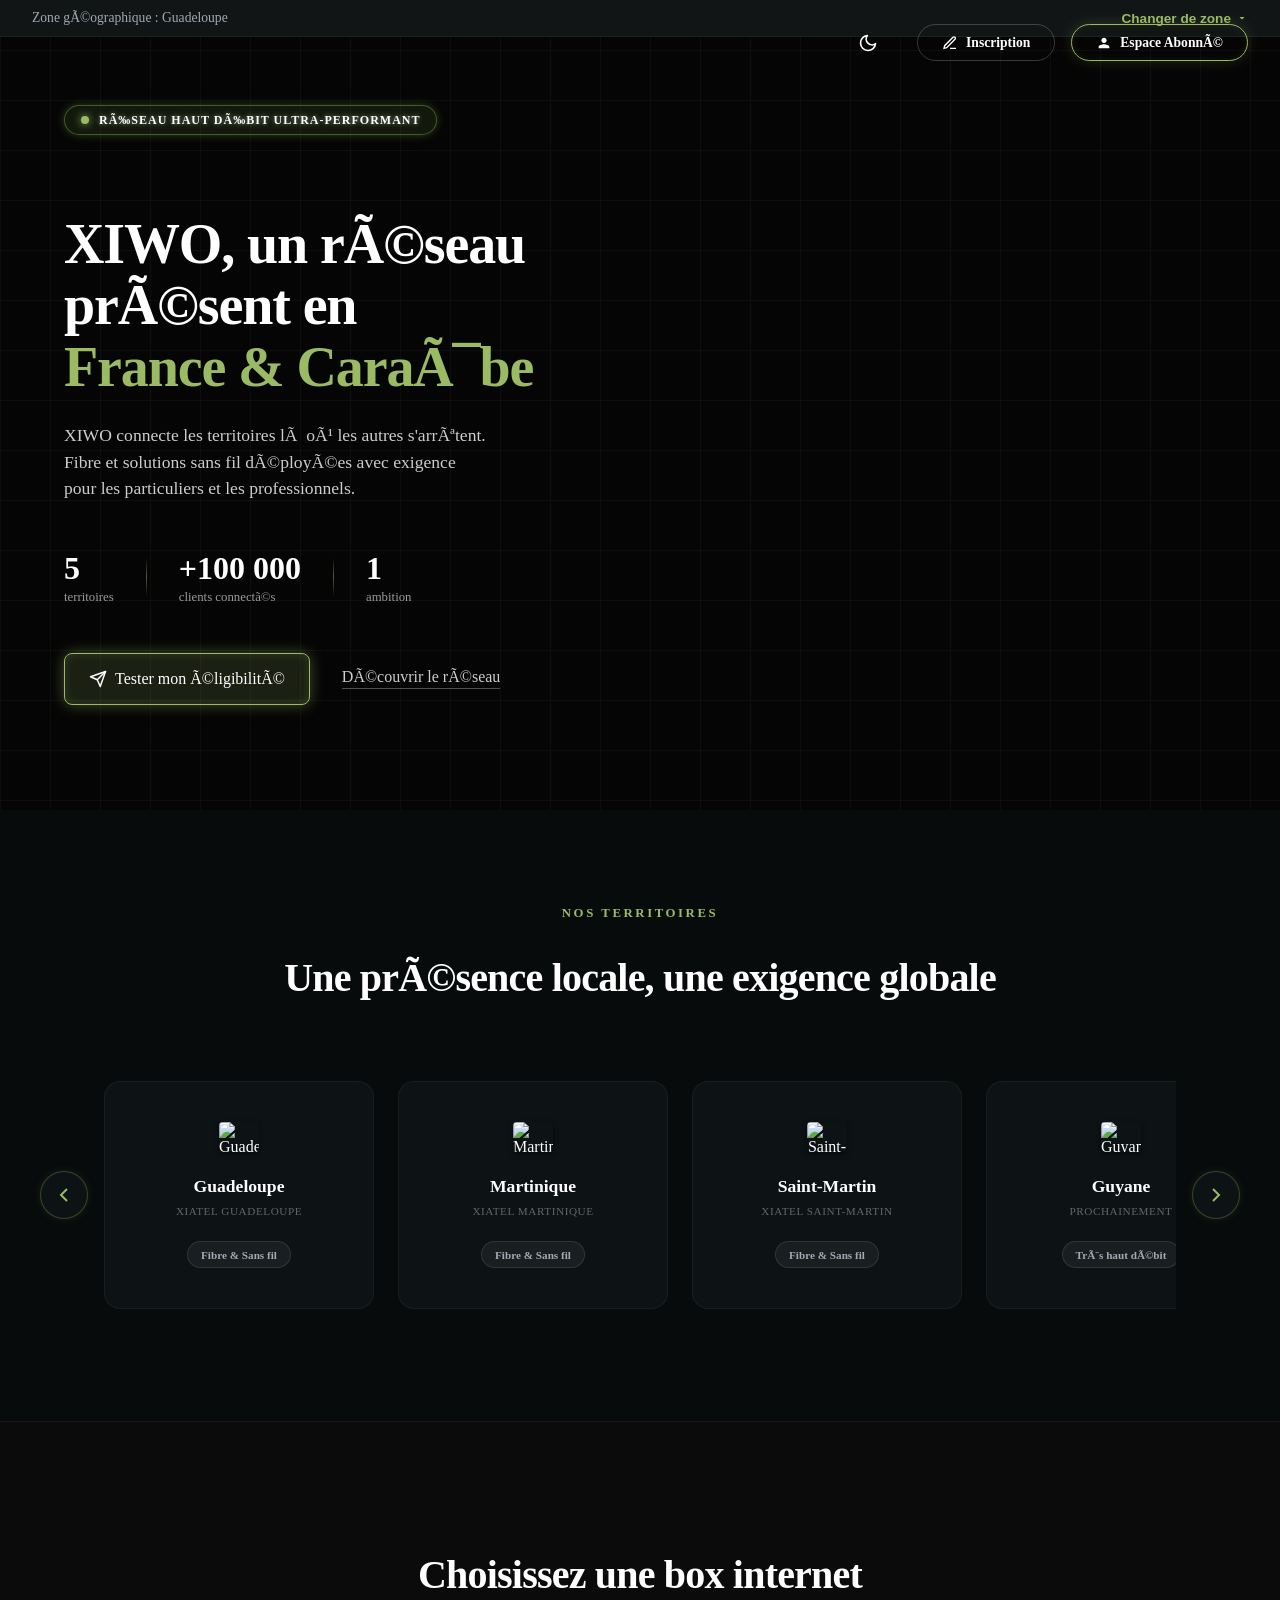
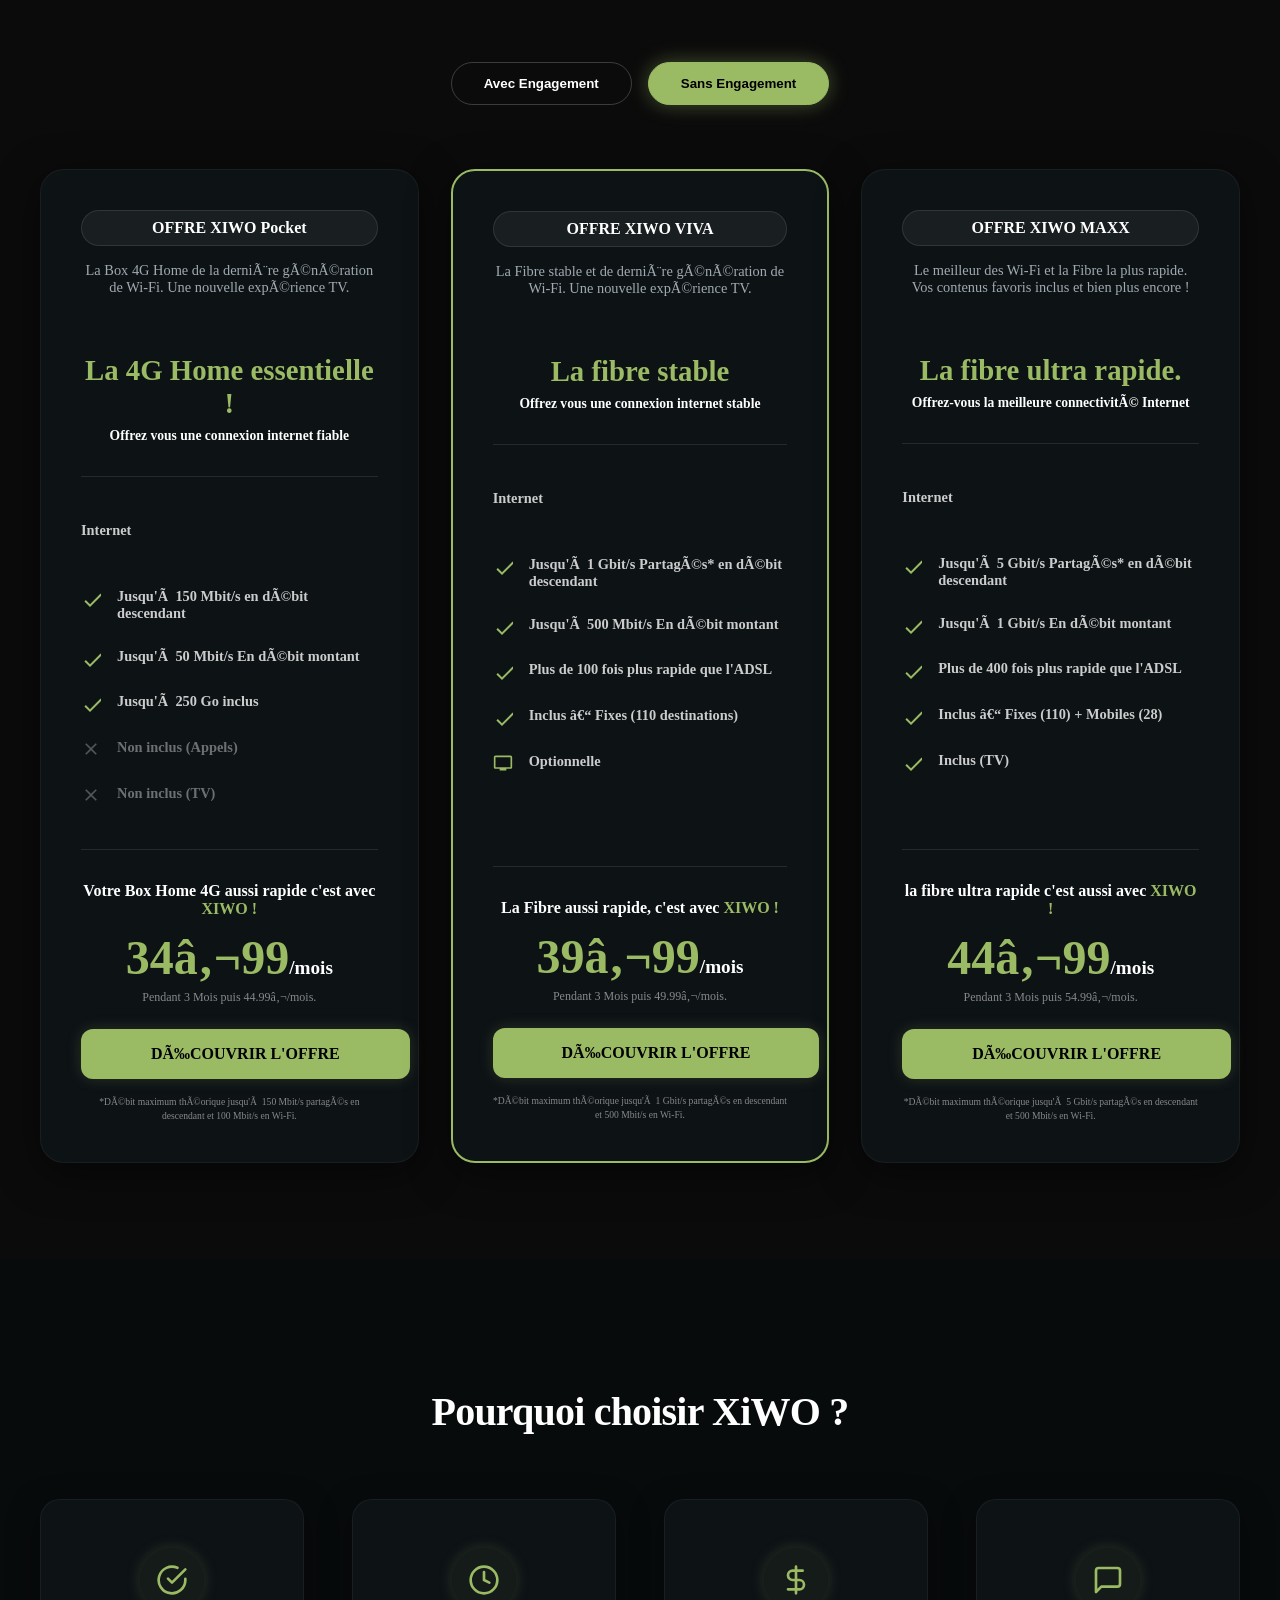
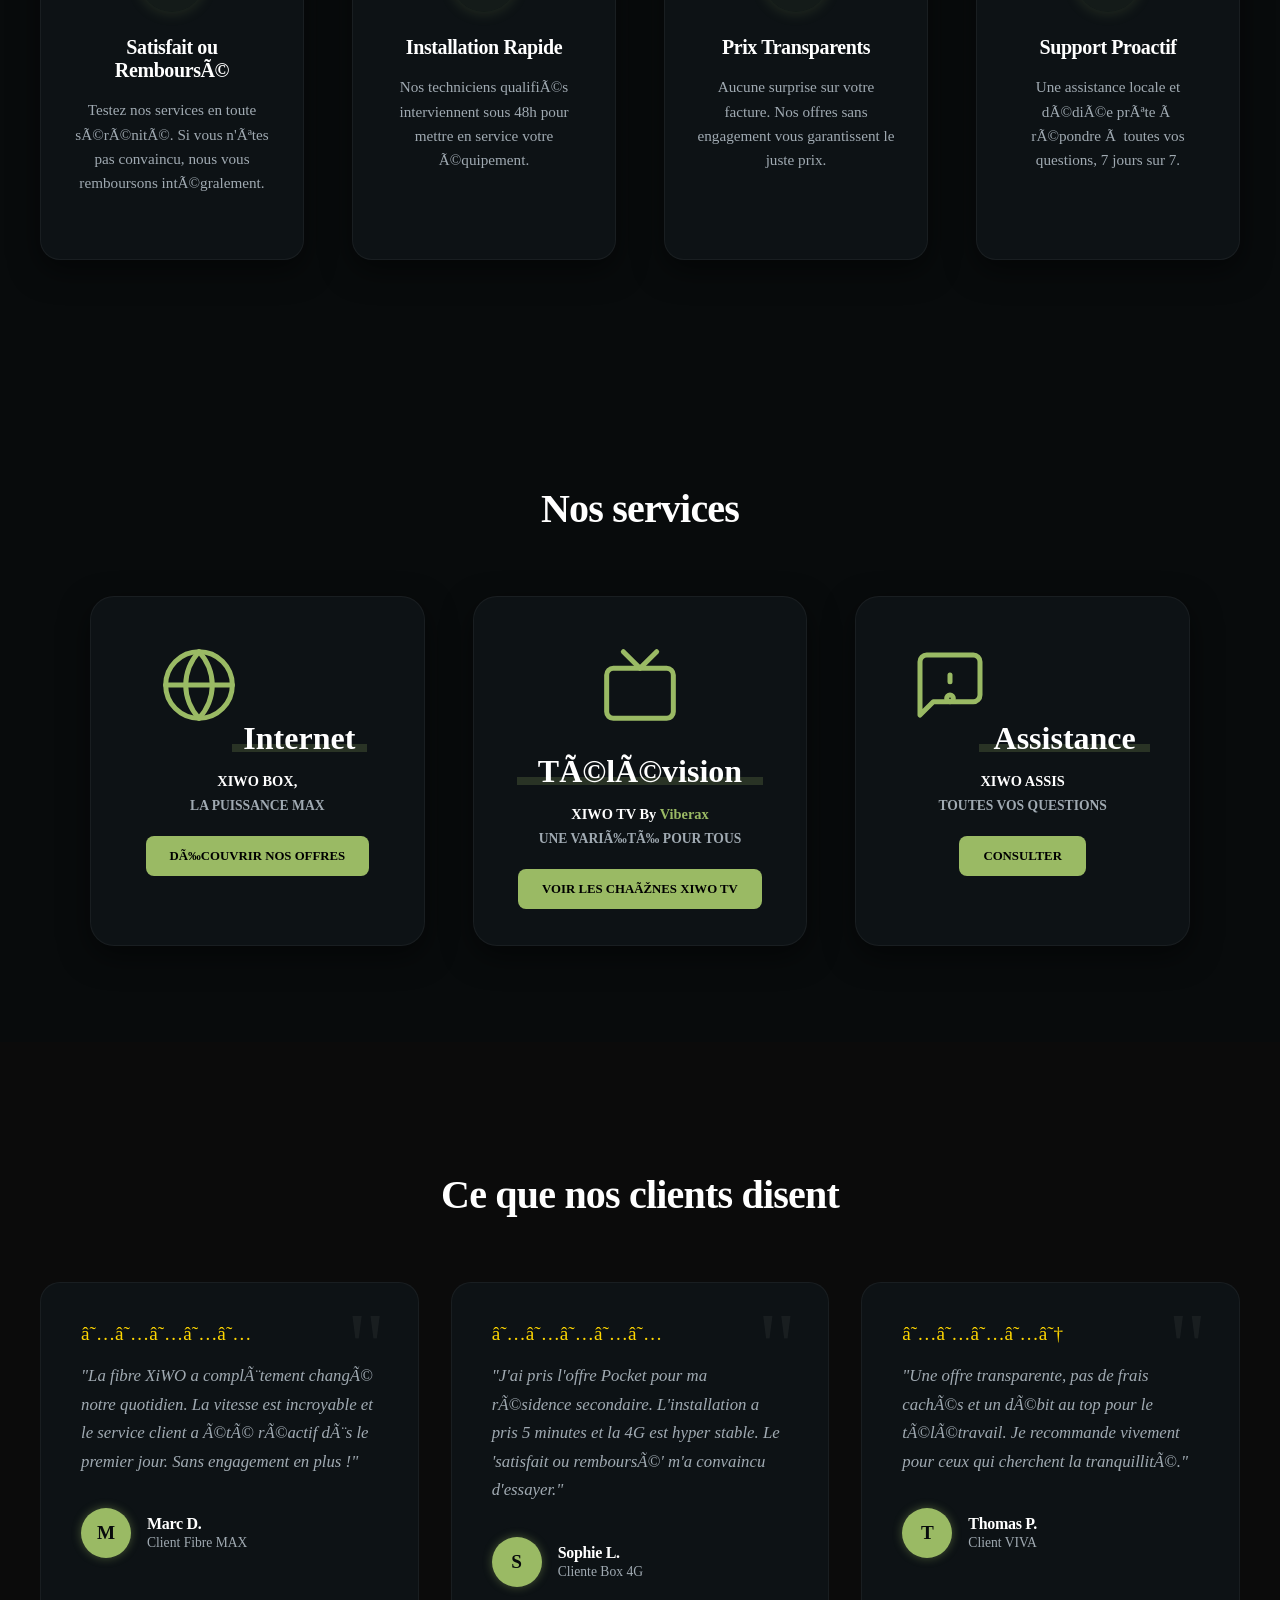
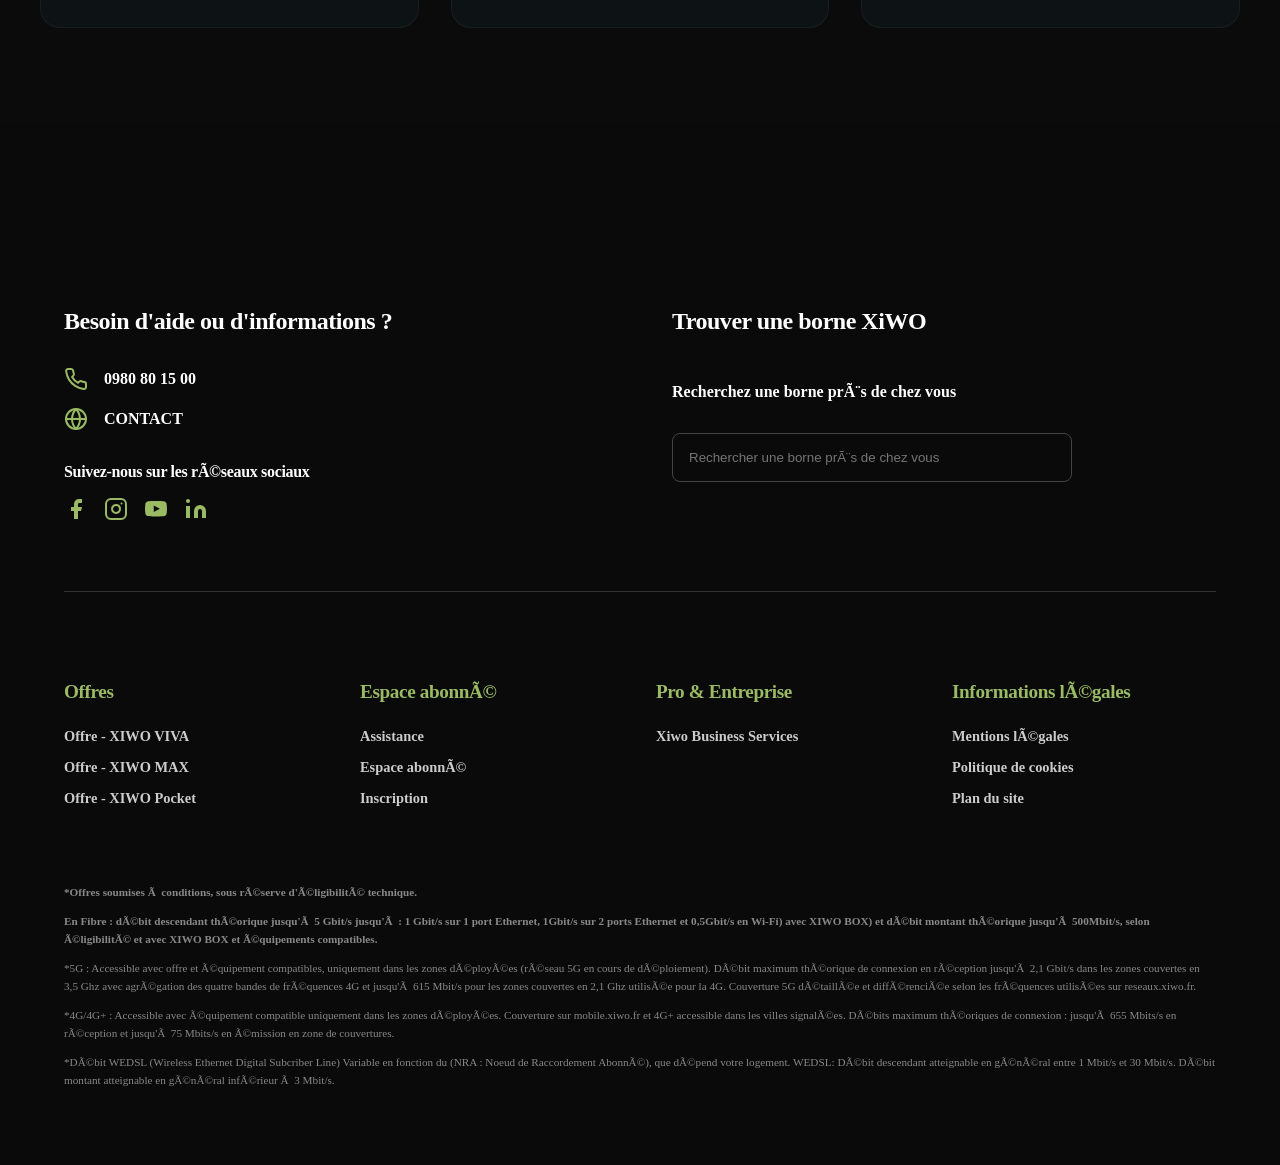
==== commit c7037fde: "style: left align hero text and fix mobile responsiveness - Reverted hero text block to left alignme" ====
--- a/xiwo-modern-theme/test_static.html
+++ b/xiwo-modern-theme/test_static.html
@@ -5,11 +5,9 @@
     <meta name="viewport" content="width=device-width, initial-scale=1.0">
 
 
-<link rel="stylesheet" href="https://cdn.jsdelivr.net/npm/swiper@11/swiper-bundle.min.css">
 <link rel="stylesheet" href="style.css">
 <link rel="stylesheet" href="assets/css/extra.css">
 </head>
-
 <body >
 
 
@@ -75,102 +73,58 @@
 </header>
 
 
+
 <main class="xiwo-main-content">
 
-    <!-- Hero Slider Section -->
+    <!-- Hero Section (Background Globe Layout) -->
     <section class="xiwo-hero-slider-section">
-        <div class="swiper xiwo-hero-swiper">
-            <div class="swiper-wrapper">
-                <!-- Slide 1 (Based on Mockup) -->
-                <div class="swiper-slide">
-                    <div class="hero-slide-inner">
-                        <div class="hero-bg-image" style="background-image: url('/assets/images/hero-bg.jpg');"></div>
-                        <div class="hero-overlay"></div>
-
-                        <div class="hero-content">
-                            <div class="hero-badge">
-                                <span class="badge-dot"></span> RÉSEAU HAUT DÉBIT ULTRA-PERFORMANT
-                            </div>
-
-                            <h1 class="hero-title">
-                                XIWO, un réseau<br>
-                                présent en<br>
-                                <span class="text-primary">France & Caraïbe</span>
-                            </h1>
-
-                            <p class="hero-desc">
-                                XIWO connecte les territoires là où les autres s'arrêtent.<br>
-                                Fibre et solutions sans fil déployées avec exigence<br>
-                                pour les particuliers et les professionnels.
-                            </p>
-
-                            <div class="hero-stats">
-                                <div class="stat-item">
-                                    <div class="stat-number">5</div>
-                                    <div class="stat-label">territoires</div>
-                                </div>
-                                <div class="stat-divider"></div>
-                                <div class="stat-item">
-                                    <div class="stat-number">+100 000</div>
-                                    <div class="stat-label">clients connectés</div>
-                                </div>
-                                <div class="stat-divider"></div>
-                                <div class="stat-item">
-                                    <div class="stat-number">1</div>
-                                    <div class="stat-label">ambition</div>
-                                </div>
-                            </div>
-
-                            <div class="hero-actions">
-                                <a href="#eligibility" class="btn-glowing">
-                                    <svg width="18" height="18" viewBox="0 0 24 24" fill="none" stroke="currentColor" stroke-width="2" stroke-linecap="round" stroke-linejoin="round"><line x1="22" y1="2" x2="11" y2="13"></line><polygon points="22 2 15 22 11 13 2 9 22 2"></polygon></svg>
-                                    Tester mon éligibilité dans ma zone
-                                </a>
-                                <a href="#reseau" class="btn-text">Découvrir le réseau</a>
-                            </div>
-                        </div>
-                    </div>
-                </div>
-
-                <!-- Slide 2 (Example secondary slide) -->
-                <div class="swiper-slide">
-                    <div class="hero-slide-inner">
-                        <div class="hero-bg-image" style="background-image: url('/assets/images/hero-bg.jpg'); filter: hue-rotate(45deg);"></div>
-                        <div class="hero-overlay"></div>
-
-                        <div class="hero-content">
-                            <div class="hero-badge">
-                                <span class="badge-dot"></span> FIBRE OPTIQUE
-                            </div>
-
-                            <h1 class="hero-title">
-                                La vitesse<br>
-                                sans compromis<br>
-                                <span class="text-primary">pour tous.</span>
-                            </h1>
-
-                            <p class="hero-desc">
-                                Profitez d'une connexion ultra-rapide jusqu'à 5 Gbit/s.<br>
-                                Streaming, gaming, télétravail : ne choisissez plus,<br>
-                                faites tout en même temps.
-                            </p>
-
-                            <div class="hero-actions">
-                                <a href="#pricing" class="btn-glowing">
-                                    Voir nos offres Box
-                                </a>
-                            </div>
-                        </div>
-                    </div>
-                </div>
-            </div>
-
-            <!-- Swiper Pagination -->
-            <div class="swiper-pagination"></div>
-
-            <!-- Swiper Navigation -->
-            <div class="swiper-button-prev"></div>
-            <div class="swiper-button-next"></div>
+        <!-- Interactive 3D Globe Background -->
+        <div id="globe-container" class="hero-globe-background"></div>
+
+        <div class="hero-slide-inner">
+            <!-- Left Module: Content -->
+            <div class="hero-module-left">
+                <div class="hero-badge">
+                    <span class="badge-dot"></span> RÉSEAU HAUT DÉBIT ULTRA-PERFORMANT
+                </div>
+
+                <h1 class="hero-title">
+                    XIWO, un réseau<br>
+                    présent en<br>
+                    <span class="text-primary">France & Caraïbe</span>
+                </h1>
+
+                <p class="hero-desc">
+                    XIWO connecte les territoires là où les autres s'arrêtent.<br>
+                    Fibre et solutions sans fil déployées avec exigence<br>
+                    pour les particuliers et les professionnels.
+                </p>
+
+                <div class="hero-stats">
+                    <div class="stat-item">
+                        <div class="stat-number">5</div>
+                        <div class="stat-label">territoires</div>
+                    </div>
+                    <div class="stat-divider"></div>
+                    <div class="stat-item">
+                        <div class="stat-number">+100 000</div>
+                        <div class="stat-label">clients connectés</div>
+                    </div>
+                    <div class="stat-divider"></div>
+                    <div class="stat-item">
+                        <div class="stat-number">1</div>
+                        <div class="stat-label">ambition</div>
+                    </div>
+                </div>
+
+                <div class="hero-actions">
+                    <a href="#eligibility" class="btn-glowing">
+                        <svg width="18" height="18" viewBox="0 0 24 24" fill="none" stroke="currentColor" stroke-width="2" stroke-linecap="round" stroke-linejoin="round"><line x1="22" y1="2" x2="11" y2="13"></line><polygon points="22 2 15 22 11 13 2 9 22 2"></polygon></svg>
+                        Tester mon éligibilité
+                    </a>
+                    <a href="#reseau" class="btn-text">Découvrir le réseau</a>
+                </div>
+            </div>
         </div>
     </section>
 
@@ -444,10 +398,10 @@
             </div>
         </div>
     </section>
-            </div>
 
 
 </main>
+
 
 
 
@@ -529,9 +483,5 @@
 
 </footer>
 
-
-<script src="https://cdn.jsdelivr.net/npm/swiper@11/swiper-bundle.min.js"></script>
-<script src="assets/js/main.js"></script>
 </body>
-
 </html>
--- a/xiwo-modern-theme/style.css
+++ b/xiwo-modern-theme/style.css
@@ -939,7 +939,6 @@
 }
 
 @media (max-width: 992px) {
-
     .globe-container {
         width: 100%;
         max-width: 400px;
@@ -950,8 +949,74 @@
         transform: none;
     }
 
+    .xiwo-header-top {
+        flex-wrap: wrap;
+        gap: 1rem;
+        justify-content: center;
+        padding: 1rem;
+    }
+
+    .xiwo-nav ul {
+        flex-wrap: wrap;
+        justify-content: center;
+        gap: 1rem;
+    }
+
+    .xiwo-header-actions {
+        width: 100%;
+        justify-content: center;
+        margin-top: 0.5rem;
+    }
+
+    .xiwo-zone-bar .xiwo-zone-inner {
+        flex-direction: column;
+        gap: 0.5rem;
+    }
+}
+
+@media (max-width: 768px) {
+    .territory-grid {
+        gap: 1rem;
+        padding: 1rem 0;
+        margin-left: -2rem;
+        margin-right: -2rem;
+        padding-left: 2rem;
+        padding-right: 2rem;
+    }
+
+    .territory-card {
+        min-width: 100vw; /* Take up full width on mobile */
+        max-width: 100vw;
+        border-radius: 0;
+        border-left: none;
+        border-right: none;
+    }
+
+    .slider-btn {
+        display: none; /* Hide slider arrows on small screens and rely on swipe */
+    }
+
+    .xiwo-header-actions {
+        flex-direction: column;
+        width: 100%;
+        align-items: center;
+    }
+
+    .xiwo-nav ul {
+        flex-direction: column;
+        align-items: center;
+        gap: 0.5rem;
+    }
 }
 
 @media (max-width: 480px) {
-
-}
+    .btn {
+        padding: 0.8rem 1rem;
+        font-size: 0.85rem;
+        width: 100%;
+    }
+
+    .xiwo-header-actions {
+        padding: 0 1rem;
+    }
+}
--- a/xiwo-modern-theme/assets/css/extra.css
+++ b/xiwo-modern-theme/assets/css/extra.css
@@ -141,77 +141,81 @@
 }
 
 
-/* Hero Slider Section */
+/* HERO SLIDER (Background Globe Layout) */
 .xiwo-hero-slider-section {
+    position: relative;
     width: 100%;
-    position: relative;
-    background-color: #000;
-}
-
-.xiwo-hero-swiper {
-    width: 100%;
-    height: 90vh; /* Make it almost full screen */
-    min-height: 600px;
-}
-
-.hero-slide-inner {
-    width: 100%;
-    height: 100%;
-    position: relative;
-    display: flex;
-    align-items: center;
+    height: 90vh;
+    min-height: 700px;
+    background: #050505;
     overflow: hidden;
-}
-
-.hero-bg-image {
+    background-image:
+        linear-gradient(rgba(255, 255, 255, 0.03) 1px, transparent 1px),
+        linear-gradient(90deg, rgba(255, 255, 255, 0.03) 1px, transparent 1px);
+    background-size: 50px 50px;
+}
+
+.hero-globe-background {
     position: absolute;
     top: 0;
     left: 0;
     width: 100%;
     height: 100%;
-    background-size: cover;
-    background-position: center right;
-    background-repeat: no-repeat;
-    z-index: 1;
-}
-
-.hero-overlay {
-    position: absolute;
+    z-index: 1; /* Behind text */
+    cursor: grab;
+    opacity: 0.8; /* Dim slightly so center text is more readable */
+}
+
+.hero-globe-background canvas {
+    outline: none;
+}
+
+/* Force globe wrapper to absolute fill */
+.hero-globe-background > div {
+    position: absolute !important;
     top: 0;
     left: 0;
+    width: 100% !important;
+    height: 100% !important;
+}
+
+.hero-slide-inner {
+    position: relative;
     width: 100%;
     height: 100%;
-    background: linear-gradient(90deg, rgba(0,0,0,0.9) 0%, rgba(0,0,0,0.6) 40%, rgba(0,0,0,0) 100%);
-    z-index: 2;
-}
-
-.hero-content {
-    position: relative;
-    z-index: 3;
-    max-width: 1200px;
-    width: 100%;
+    display: flex;
+    align-items: center;
+    padding: 0 5%;
+    max-width: 1400px;
     margin: 0 auto;
-    padding: 0 2rem;
-    color: #fff;
-    /* Adjust width to not overlap the globe heavily */
-    width: 55%;
-    margin-left: 10%;
+    z-index: 3; /* Above globe */
+    pointer-events: none; /* Let clicks pass through empty space to globe */
+}
+
+/* MODULE: Text Content */
+.hero-module-left {
+    flex: 1;
+    max-width: 600px;
+    color: #fff;
+    pointer-events: auto; /* Re-enable clicks for text/buttons */
 }
 
 .hero-badge {
     display: inline-flex;
     align-items: center;
-    border: 1px solid rgba(255, 255, 255, 0.2);
+    border: 1px solid rgba(139, 195, 74, 0.4);
     border-radius: 30px;
     padding: 0.4rem 1rem;
     font-size: 0.75rem;
     font-weight: 600;
     letter-spacing: 1px;
     text-transform: uppercase;
-    color: rgba(255, 255, 255, 0.8);
+    color: #fff;
     margin-bottom: 2rem;
-    background: rgba(0, 0, 0, 0.3);
+    background: rgba(139, 195, 74, 0.1);
     backdrop-filter: blur(4px);
+    box-shadow: 0 0 10px rgba(139, 195, 74, 0.3);
+    text-shadow: 0 0 5px rgba(255,255,255,0.5);
 }
 
 .badge-dot {
@@ -250,7 +254,7 @@
 }
 
 .stat-item {
-    text-align: center;
+    text-align: left;
 }
 
 .stat-number {
@@ -313,19 +317,14 @@
     border-color: #fff;
 }
 
-/* Swiper Controls Customization */
-.swiper-button-next, .swiper-button-prev {
-    color: rgba(255, 255, 255, 0.5) !important;
-    transition: color 0.3s;
-}
-.swiper-button-next:hover, .swiper-button-prev:hover {
-    color: var(--color-primary) !important;
-}
-.swiper-pagination-bullet {
-    background: rgba(255, 255, 255, 0.5) !important;
-}
-.swiper-pagination-bullet-active {
-    background: var(--color-primary) !important;
+/* Animations for the content */
+.hero-module-left {
+    animation: slideInLeft 0.8s ease forwards;
+}
+
+@keyframes slideInLeft {
+    from { opacity: 0; transform: translateX(-30px); }
+    to { opacity: 1; transform: translateX(0); }
 }
 
 /* Responsive adjustments */
@@ -333,63 +332,53 @@
     .hero-title {
         font-size: 2.8rem;
     }
-    .hero-content {
-        width: 80%;
-        margin-left: 5%;
-    }
-}
-
-@media (max-width: 768px) {
-    .xiwo-hero-swiper {
-        height: auto;
-        min-height: 80vh;
-    }
-
     .hero-slide-inner {
         flex-direction: column;
-        justify-content: flex-end;
-        padding-bottom: 4rem;
-    }
-
-    .hero-bg-image {
-        background-position: center top;
-        background-size: cover;
-        /* Increase height of image on mobile slightly to show the globe */
-        height: 60%;
-    }
-
-    .hero-overlay {
-        background: linear-gradient(180deg, rgba(0,0,0,0) 0%, rgba(0,0,0,0.8) 40%, rgba(0,0,0,1) 100%);
-    }
-
-    .hero-content {
+        justify-content: center;
+        align-items: flex-start;
+        text-align: left;
+    }
+    .hero-module-left {
+        max-width: 100%;
+        margin-top: 10rem; /* Push down to overlap globe if needed, increased for mobile header */
+    }
+    .hero-globe-background {
         width: 100%;
-        margin-left: 0;
-        padding: 0 1.5rem;
-        text-align: center;
-        padding-top: 15rem; /* Push content down below globe */
-    }
-
+        right: 0;
+        opacity: 0.5; /* Dim globe on mobile so text is legible */
+    }
     .hero-badge {
-        margin: 0 auto 1.5rem auto;
+        margin: 0 0 1.5rem 0;
+    }
+    .hero-desc {
+        margin: 0 0 2rem 0;
+    }
+    .hero-stats {
+        justify-content: flex-start;
+    }
+    .hero-actions {
+        justify-content: flex-start;
+    }
+}
+
+@media (max-width: 768px) {
+    .xiwo-hero-slider-section {
+        height: auto;
+        min-height: 85vh;
+        padding: 4rem 0;
     }
 
     .hero-title {
         font-size: 2.2rem;
     }
 
-    .hero-desc {
-        margin: 0 auto 2rem auto;
-    }
-
     .hero-stats {
-        justify-content: center;
         flex-wrap: wrap;
         gap: 1.5rem;
     }
 
     .stat-divider {
-        display: none; /* Hide dividers on mobile for better wrapping */
+        display: none;
     }
 
     .hero-actions {
